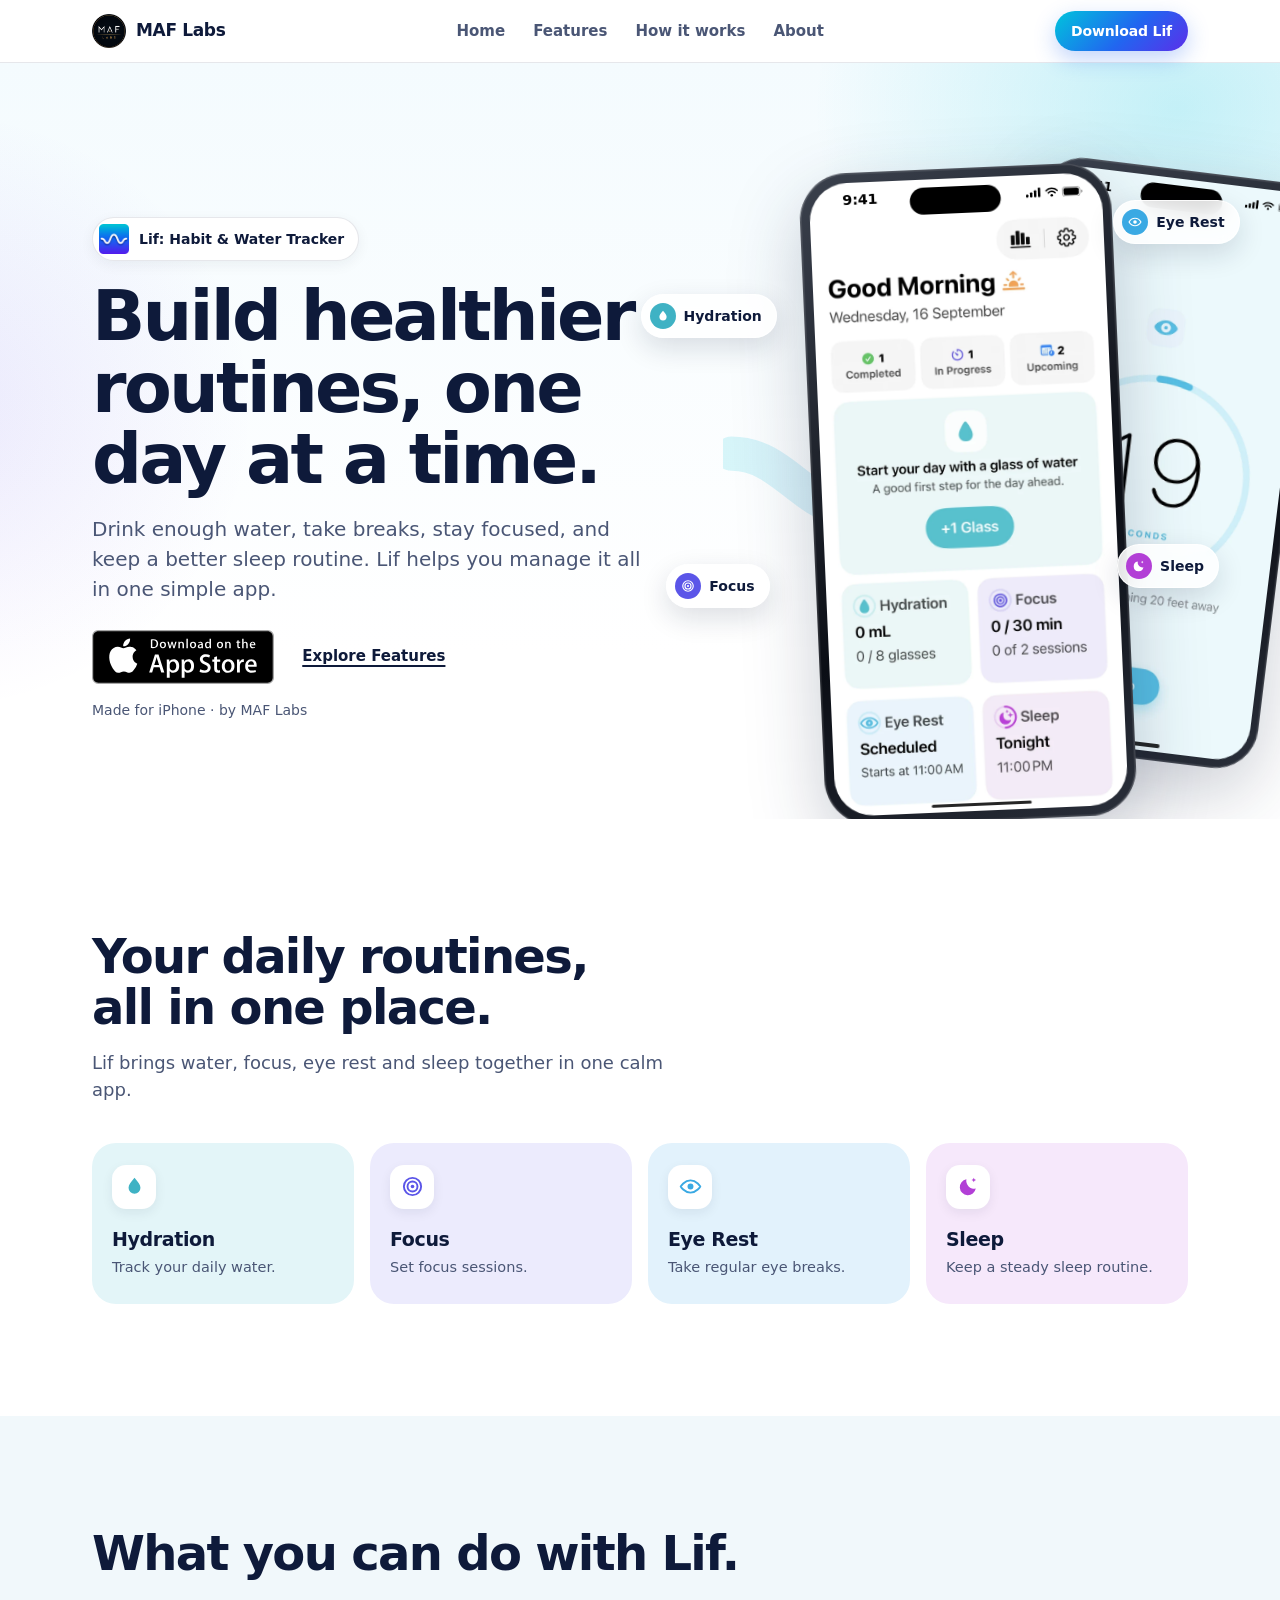
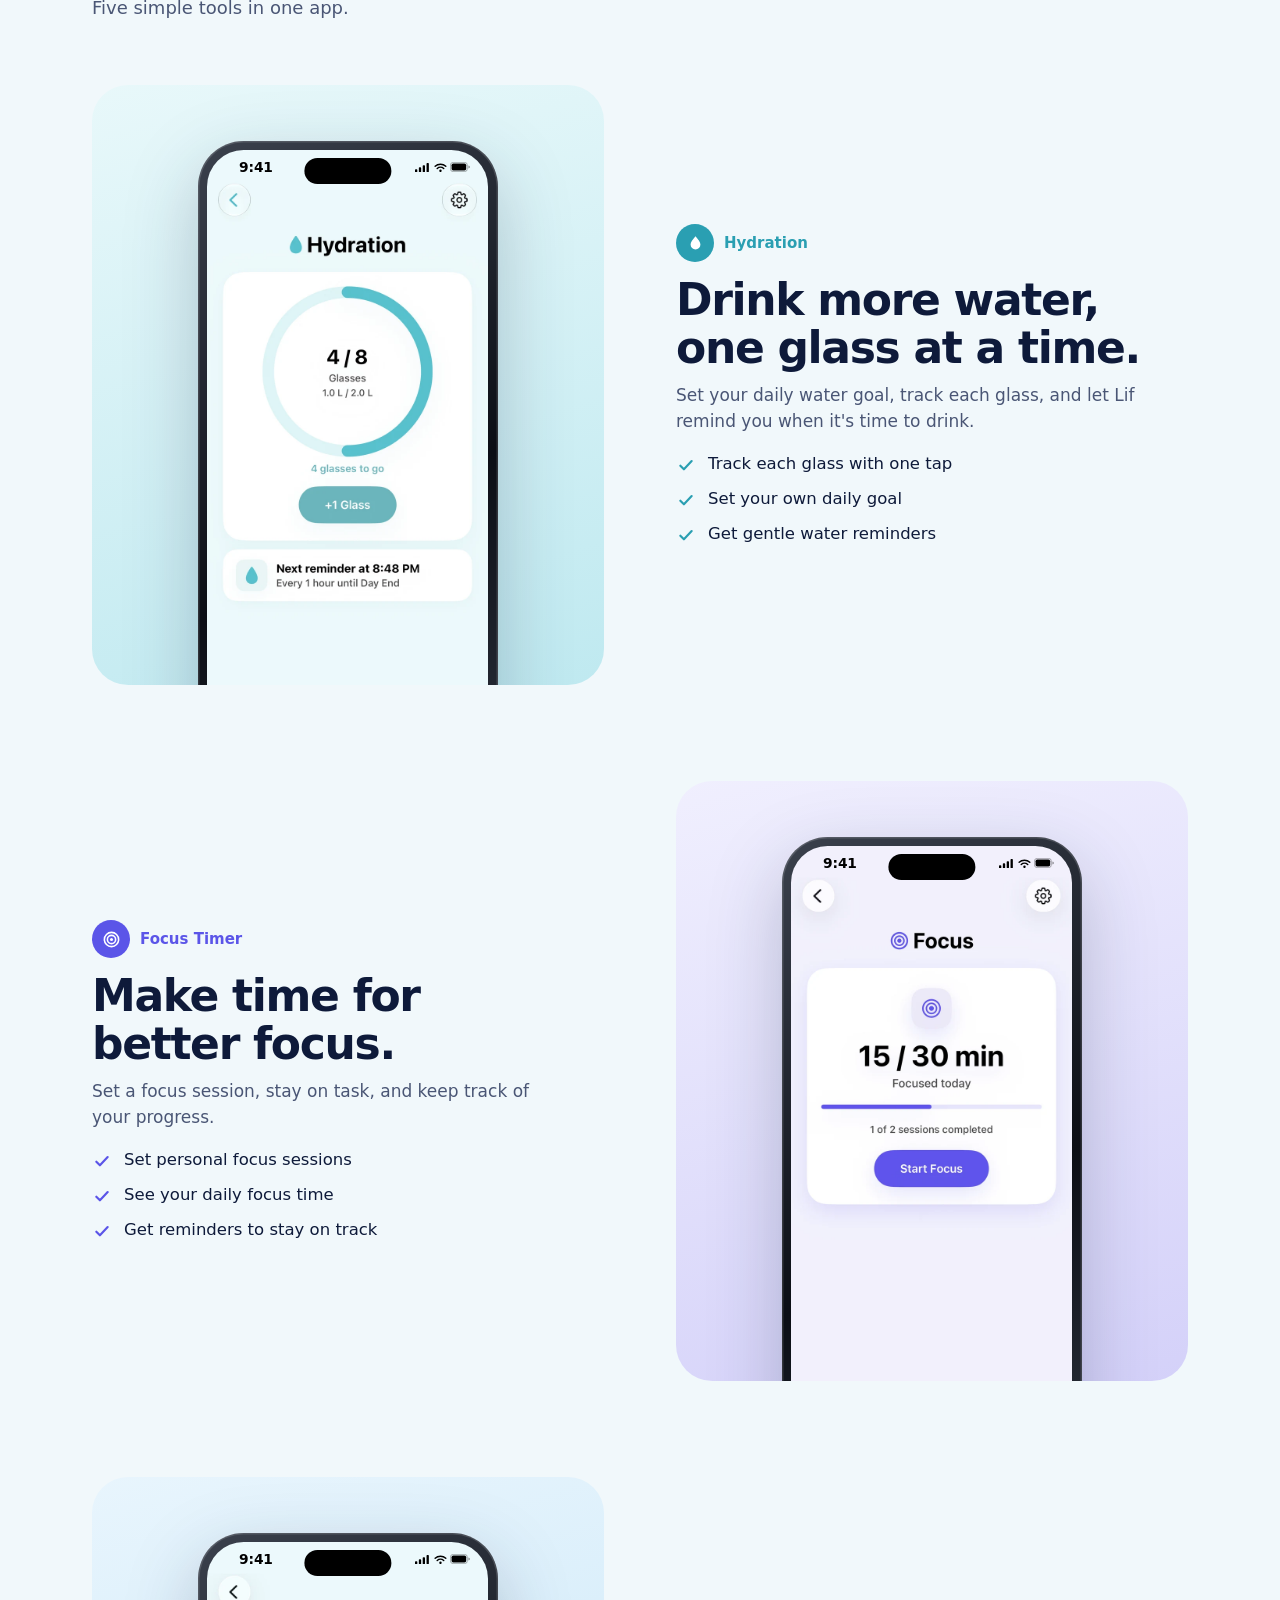
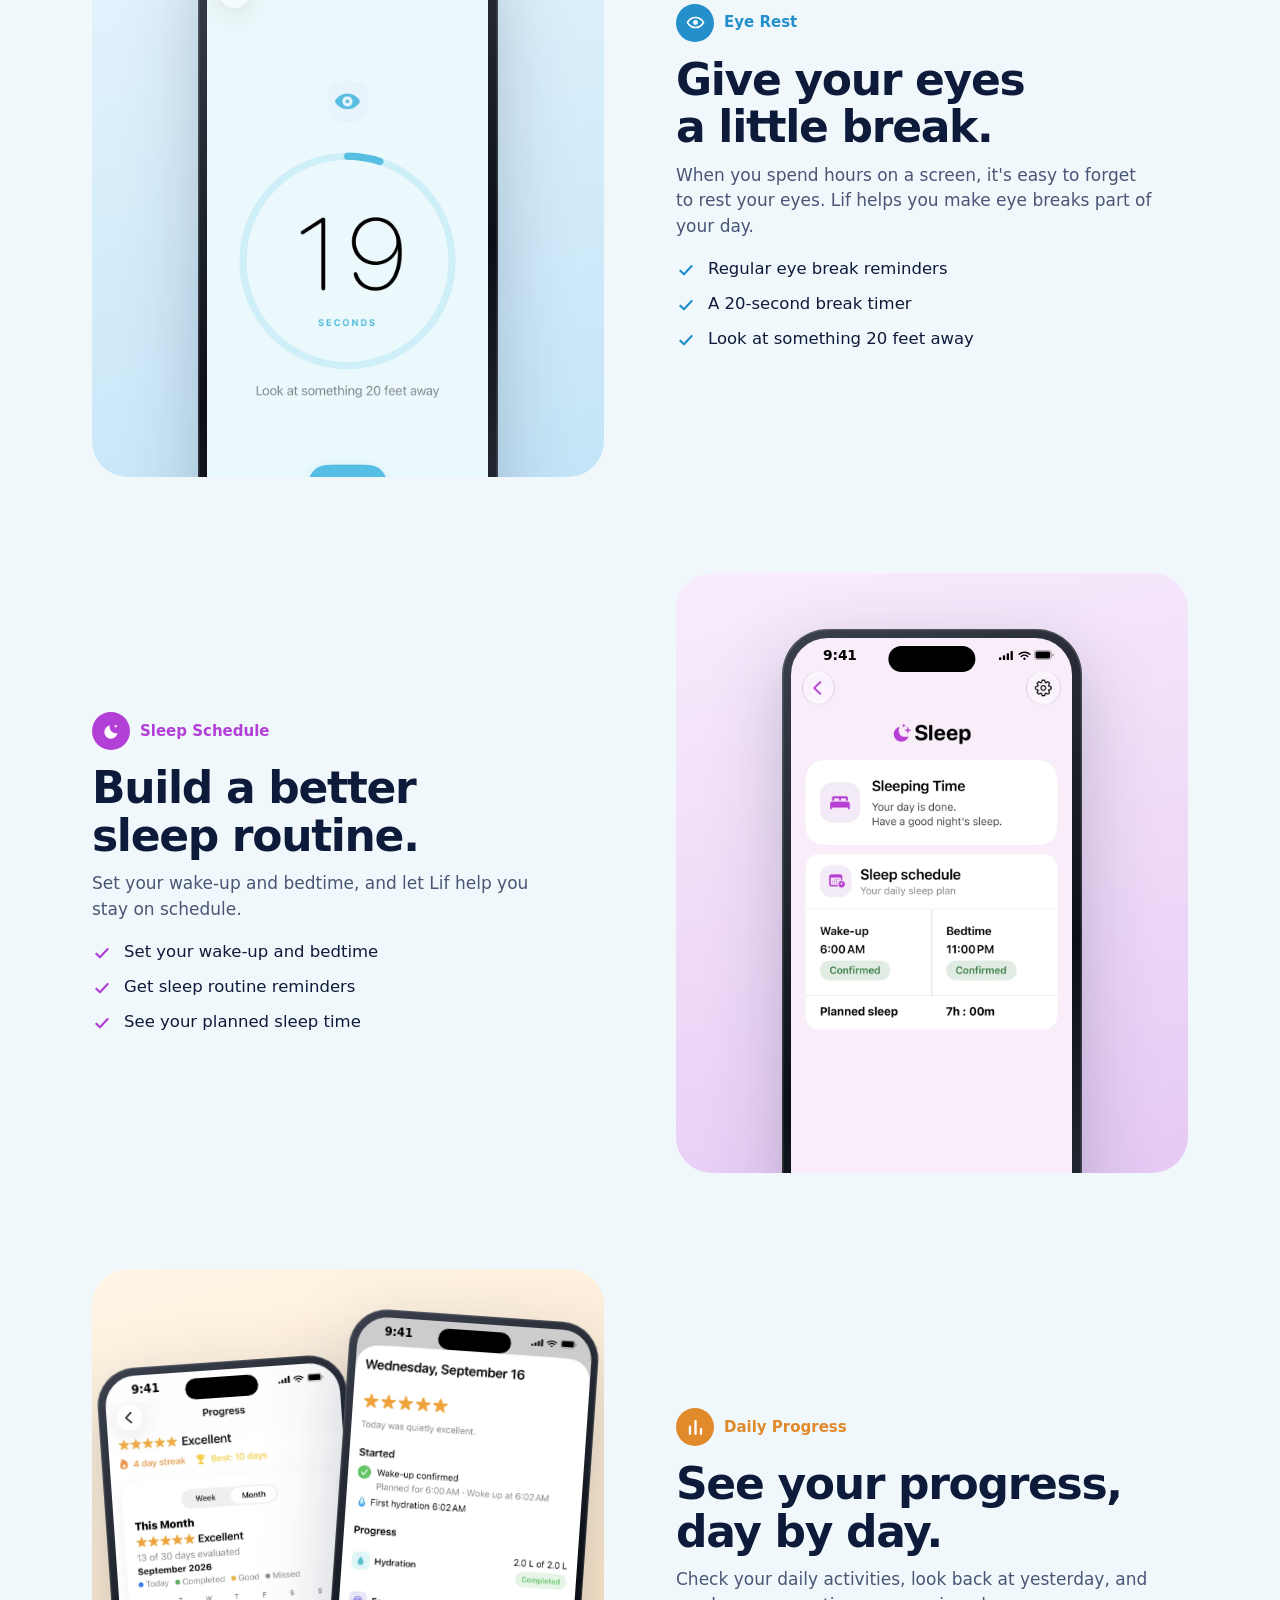
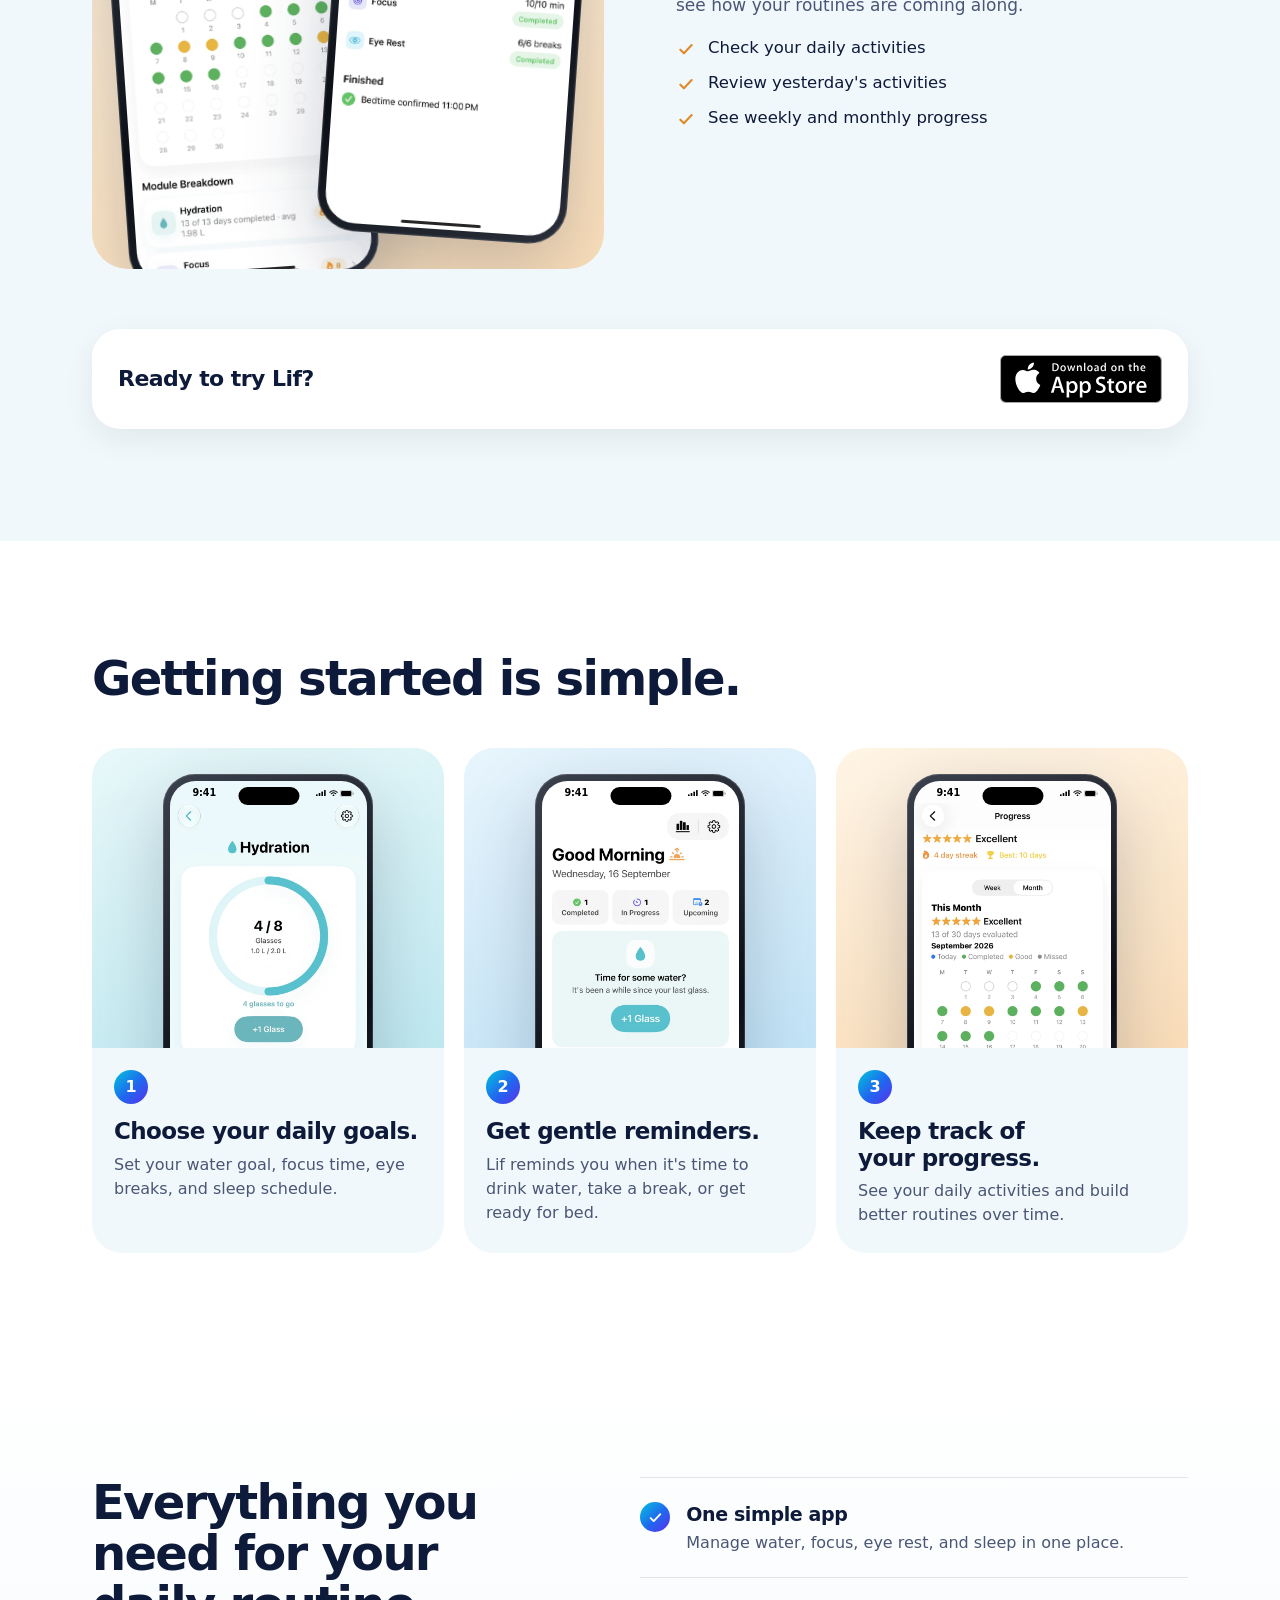
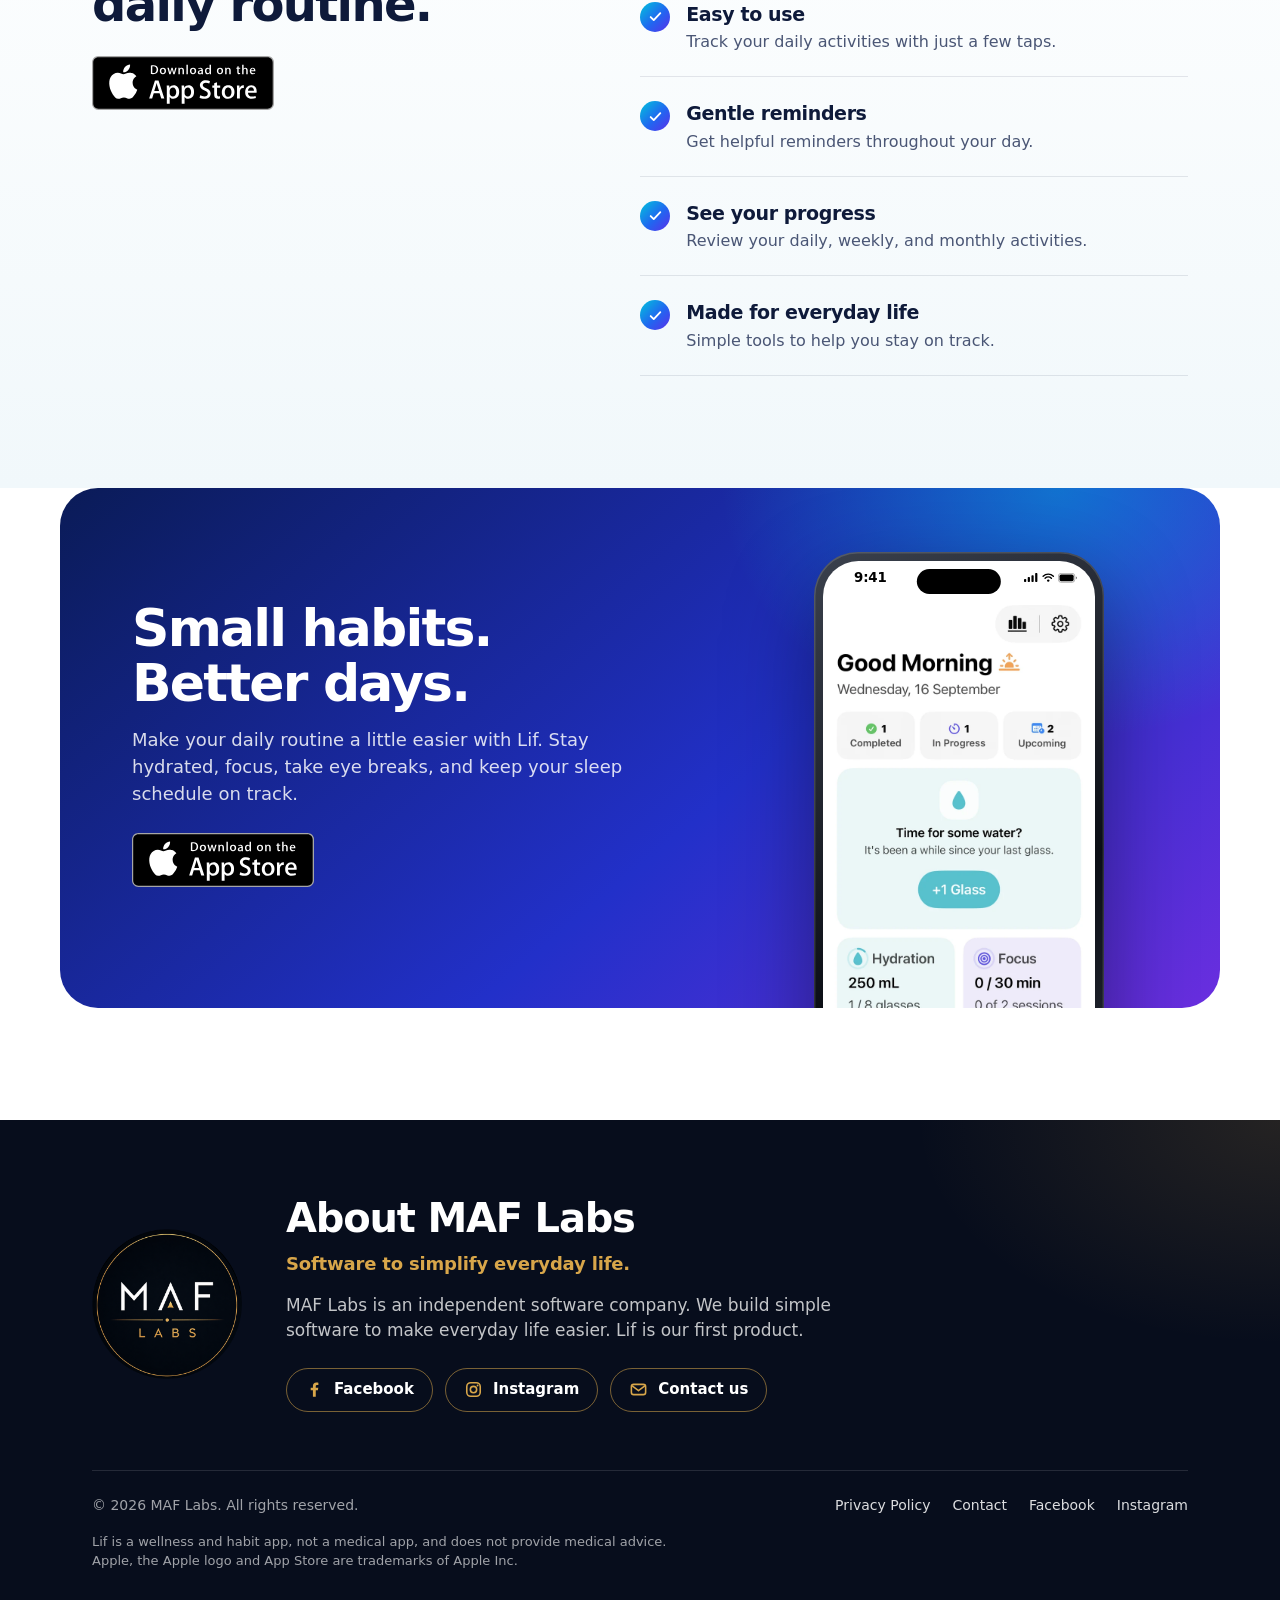
==== index.html @ dea8e5d8 "Move landing page files to repo root" ====
<!doctype html>
<html lang="en">
<head>
<meta charset="utf-8">
<meta name="viewport" content="width=device-width, initial-scale=1, viewport-fit=cover">
<title>Lif: Habit &amp; Water Tracker for iPhone | MAF Labs</title>
<meta name="description" content="Lif brings water, focus, eye rest and sleep routines together in one calm iPhone app, with gentle reminders. Download Lif: Habit &amp; Water Tracker on the App Store.">
<meta name="theme-color" content="#FFFFFF">
<link rel="canonical" href="https://marufuu.github.io/lif/">
<link rel="icon" type="image/png" href="assets/favicon.png">
<link rel="apple-touch-icon" href="assets/apple-touch-icon.png">
<meta name="apple-itunes-app" content="app-id=6805542426">

<!-- Social sharing (Facebook / Instagram link previews) -->
<meta property="og:type" content="website">
<meta property="og:site_name" content="MAF Labs">
<meta property="og:title" content="Lif: Habit &amp; Water Tracker for iPhone">
<meta property="og:description" content="Build healthier routines without the pressure. Water, focus, eye rest and sleep in one calm app.">
<meta property="og:url" content="https://marufuu.github.io/lif/">
<meta property="og:image" content="https://marufuu.github.io/lif/assets/og-image.png">
<meta property="og:image:width" content="1200"><meta property="og:image:height" content="630">
<meta name="twitter:card" content="summary_large_image">

<link rel="stylesheet" href="style.css">

<!-- META PIXEL: paste your Pixel base code here when you have your Pixel ID.
     Button clicks already call fbq('trackCustom','AppStoreClick') if the Pixel is loaded. -->

<script type="application/ld+json">
{"@context":"https://schema.org","@type":"SoftwareApplication","name":"Lif: Habit & Water Tracker","operatingSystem":"iOS","applicationCategory":"HealthApplication","url":"https://apps.apple.com/us/app/lif-habit-water-tracker/id6805542426","publisher":{"@type":"Organization","name":"MAF Labs","url":"https://marufuu.github.io/lif/"}}
</script>
</head>
<body>

<svg width="0" height="0" style="position:absolute" aria-hidden="true">
  <symbol id="i-drop" viewBox="0 0 24 24"><path d="M12 2.8c3.7 4.3 6.2 7.4 6.2 10.5a6.2 6.2 0 0 1-12.4 0c0-3.1 2.5-6.2 6.2-10.5z"/></symbol>
  <symbol id="i-target" viewBox="0 0 24 24"><g fill="none" stroke="currentColor" stroke-width="2"><circle cx="12" cy="12" r="9"/><circle cx="12" cy="12" r="5.2"/></g><circle cx="12" cy="12" r="1.9"/></symbol>
  <symbol id="i-eye" viewBox="0 0 24 24"><path d="M1.8 12S5.4 5.6 12 5.6 22.2 12 22.2 12 18.6 18.4 12 18.4 1.8 12 1.8 12z" fill="none" stroke="currentColor" stroke-width="2" stroke-linejoin="round"/><circle cx="12" cy="12" r="3.1"/></symbol>
  <symbol id="i-moon" viewBox="0 0 24 24"><path d="M19.6 14.2A8.4 8.4 0 0 1 9.8 4.4a8.4 8.4 0 1 0 9.8 9.8z"/><path d="M17.5 2.8l.7 1.7 1.7.7-1.7.7-.7 1.7-.7-1.7-1.7-.7 1.7-.7z"/></symbol>
  <symbol id="i-chart" viewBox="0 0 24 24"><path d="M5 20V11M12 20V4M19 20v-6" fill="none" stroke="currentColor" stroke-width="3" stroke-linecap="round"/></symbol>
  <symbol id="i-check" viewBox="0 0 24 24"><path d="M5.2 12.8l4.3 4.3 9.3-9.8" fill="none" stroke="currentColor" stroke-width="2.6" stroke-linecap="round" stroke-linejoin="round"/></symbol>
  <symbol id="i-fb" viewBox="0 0 24 24"><path d="M13.6 21v-8h2.7l.5-3.2h-3.2V7.9c0-.9.4-1.7 1.8-1.7h1.5V3.4s-1.3-.2-2.6-.2c-2.6 0-4.3 1.6-4.3 4.4v2.2H7.2V13H10v8z"/></symbol>
  <symbol id="i-ig" viewBox="0 0 24 24"><g fill="none" stroke="currentColor" stroke-width="2"><rect x="3.5" y="3.5" width="17" height="17" rx="5"/><circle cx="12" cy="12" r="4"/></g><circle cx="17.2" cy="6.9" r="1.2"/></symbol>
  <symbol id="i-mail" viewBox="0 0 24 24"><g fill="none" stroke="currentColor" stroke-width="2" stroke-linejoin="round"><rect x="3" y="5.5" width="18" height="13" rx="3"/><path d="M4 7.5l8 6 8-6"/></g></symbol>
</svg>

<header class="nav" id="top">
  <div class="wrap">
    <a class="brand" href="#top" aria-label="MAF Labs home"><img src="assets/maf-logo-sm.png" alt="" width="34" height="34"><span>MAF Labs</span></a>
    <ul class="nav-links">
      <li><a href="#top">Home</a></li>
      <li><a href="#features">Features</a></li>
      <li><a href="#how">How it works</a></li>
      <li><a href="#about">About</a></li>
    </ul>
    <div class="nav-right">
      <a class="btn" href="https://apps.apple.com/us/app/lif-habit-water-tracker/id6805542426" data-cta="nav">Download Lif</a>
      <button class="burger" aria-label="Open menu" aria-expanded="false" aria-controls="mmenu"><i></i><i></i><i></i></button>
    </div>
  </div>
  <nav class="mmenu" id="mmenu" aria-label="Mobile">
    <a href="#top">Home</a><a href="#features">Features</a><a href="#how">How it works</a><a href="#about">About</a>
  </nav>
</header>

<main>
<!-- ================= HERO ================= -->
<section class="hero" id="hero">
  <div class="wrap hero-grid">
    <div class="hero-copy">
      <a class="appchip" href="#features"><img src="assets/lif-icon.png" alt="" width="30" height="30">Lif: Habit &amp; Water Tracker</a>
      <h1>Build healthier routines, one day at a time.</h1>
      <p class="lead">Drink enough water, take breaks, stay focused, and keep a better sleep routine. Lif helps you manage it all in one simple app.</p>
      <div class="actions">
        <a class="badge" href="https://apps.apple.com/us/app/lif-habit-water-tracker/id6805542426" data-cta="hero" aria-label="Download Lif on the App Store"><img src="assets/app-store-badge.svg" alt="Download on the App Store" width="189" height="56"></a>
        <a class="textlink" href="#features">Explore Features</a>
      </div>
      <p class="fine">Made for iPhone &middot; by MAF Labs</p>
    </div>
    <div class="hero-art">
      <svg class="wave" viewBox="0 0 600 300" aria-hidden="true"><defs><linearGradient id="wg" x1="0" x2="1"><stop offset="0" stop-color="#00C4DC"/><stop offset=".55" stop-color="#2166F0"/><stop offset="1" stop-color="#5B2FEA"/></linearGradient></defs><path d="M10 175C70 175 95 240 150 240C215 240 240 62 300 62C360 62 385 240 450 240C505 240 530 175 590 175" fill="none" stroke="url(#wg)" stroke-width="40" stroke-linecap="round" opacity=".16"/></svg>
      <div class="phone p-back hero-in"><div class="bezel"><div class="screen"><img src="assets/eye-count.webp" alt="Lif Eye Rest break screen with a 20 second countdown" width="720" height="1558" loading="lazy" decoding="async"><div class="sb" aria-hidden="true"><span>9:41</span><span class="ic"><svg viewBox="0 0 19 12" style="width:5.2cqw"><rect x="0" y="8" width="3" height="4" rx="1"/><rect x="5" y="5.5" width="3" height="6.5" rx="1"/><rect x="10" y="3" width="3" height="9" rx="1"/><rect x="15" y="0" width="3" height="12" rx="1"/></svg><svg viewBox="0 0 17 12" style="width:4.6cqw"><g fill="none" stroke="currentColor" stroke-width="1.9" stroke-linecap="round"><path d="M1.5 4.4a10 10 0 0 1 14 0"/><path d="M4.2 7.2a6.3 6.3 0 0 1 8.6 0"/></g><circle cx="8.5" cy="10.3" r="1.6"/></svg><svg viewBox="0 0 27 13" style="width:7.4cqw"><rect x=".5" y=".5" width="22" height="12" rx="3.6" fill="none" stroke="currentColor" opacity=".4"/><rect x="2" y="2" width="19" height="9" rx="2.2"/><path d="M24 4.6v3.8c.9-.3 1.6-1 1.6-1.9S24.900 4.900 24 4.600z" opacity=".5"/></svg></span></div><i class="island"></i></div></div></div>
      <div class="phone p-front hero-in"><div class="bezel"><div class="screen"><img src="assets/home-water.webp" alt="Lif home screen with a prompt to start the day with a glass of water" width="720" height="1558" loading="lazy" decoding="async"><div class="sb" aria-hidden="true"><span>9:41</span><span class="ic"><svg viewBox="0 0 19 12" style="width:5.2cqw"><rect x="0" y="8" width="3" height="4" rx="1"/><rect x="5" y="5.5" width="3" height="6.5" rx="1"/><rect x="10" y="3" width="3" height="9" rx="1"/><rect x="15" y="0" width="3" height="12" rx="1"/></svg><svg viewBox="0 0 17 12" style="width:4.6cqw"><g fill="none" stroke="currentColor" stroke-width="1.9" stroke-linecap="round"><path d="M1.5 4.4a10 10 0 0 1 14 0"/><path d="M4.2 7.2a6.3 6.3 0 0 1 8.6 0"/></g><circle cx="8.5" cy="10.3" r="1.6"/></svg><svg viewBox="0 0 27 13" style="width:7.4cqw"><rect x=".5" y=".5" width="22" height="12" rx="3.6" fill="none" stroke="currentColor" opacity=".4"/><rect x="2" y="2" width="19" height="9" rx="2.2"/><path d="M24 4.6v3.8c.9-.3 1.6-1 1.6-1.9S24.900 4.900 24 4.600z" opacity=".5"/></svg></span></div><i class="island"></i></div></div></div>
      <span class="chip c1"><b style="background:var(--water)"><svg class="i"><use href="#i-drop"/></svg></b>Hydration</span>
      <span class="chip c2"><b style="background:var(--focus)"><svg class="i"><use href="#i-target"/></svg></b>Focus</span>
      <span class="chip c3"><b style="background:var(--eye)"><svg class="i"><use href="#i-eye"/></svg></b>Eye Rest</span>
      <span class="chip c4"><b style="background:var(--sleep)"><svg class="i"><use href="#i-moon"/></svg></b>Sleep</span>
    </div>
  </div>
</section>

<!-- ================= INTRO ================= -->
<section class="sec" id="intro">
  <div class="wrap">
    <h2>Your daily routines, all in one place.</h2>
    <p class="sub">Lif brings water, focus, eye rest and sleep together in one calm app.</p>
    <div class="mods">
      <div class="mod m-water"><span class="ico"><svg class="i"><use href="#i-drop"/></svg></span><h3>Hydration</h3><p>Track your daily water.</p></div>
      <div class="mod m-focus"><span class="ico"><svg class="i"><use href="#i-target"/></svg></span><h3>Focus</h3><p>Set focus sessions.</p></div>
      <div class="mod m-eye"><span class="ico"><svg class="i"><use href="#i-eye"/></svg></span><h3>Eye Rest</h3><p>Take regular eye breaks.</p></div>
      <div class="mod m-sleep"><span class="ico"><svg class="i"><use href="#i-moon"/></svg></span><h3>Sleep</h3><p>Keep a steady sleep routine.</p></div>
    </div>
  </div>
</section>

<!-- ================= FEATURES ================= -->
<section class="sec features" id="features">
  <div class="wrap">
    <h2>What you can do with Lif.</h2>
    <p class="sub">Five simple tools in one app.</p>

    <article class="feat f-water">
      <div class="fpanel"><div class="phone"><div class="bezel"><div class="screen"><img src="assets/hydration.webp" alt="Lif hydration screen showing 4 of 8 glasses and the next reminder time" width="720" height="1558" loading="lazy" decoding="async"><div class="sb" aria-hidden="true"><span>9:41</span><span class="ic"><svg viewBox="0 0 19 12" style="width:5.2cqw"><rect x="0" y="8" width="3" height="4" rx="1"/><rect x="5" y="5.5" width="3" height="6.5" rx="1"/><rect x="10" y="3" width="3" height="9" rx="1"/><rect x="15" y="0" width="3" height="12" rx="1"/></svg><svg viewBox="0 0 17 12" style="width:4.6cqw"><g fill="none" stroke="currentColor" stroke-width="1.9" stroke-linecap="round"><path d="M1.5 4.4a10 10 0 0 1 14 0"/><path d="M4.2 7.2a6.3 6.3 0 0 1 8.6 0"/></g><circle cx="8.5" cy="10.3" r="1.6"/></svg><svg viewBox="0 0 27 13" style="width:7.4cqw"><rect x=".5" y=".5" width="22" height="12" rx="3.6" fill="none" stroke="currentColor" opacity=".4"/><rect x="2" y="2" width="19" height="9" rx="2.2"/><path d="M24 4.6v3.8c.9-.3 1.6-1 1.6-1.9S24.900 4.900 24 4.600z" opacity=".5"/></svg></span></div><i class="island"></i></div></div></div></div>
      <div class="ftext">
        <span class="tag"><b><svg class="i"><use href="#i-drop"/></svg></b>Hydration</span>
        <h3>Drink more water, one glass at a time.</h3>
        <p>Set your daily water goal, track each glass, and let Lif remind you when it's time to drink.</p>
        <ul>
          <li><svg class="i"><use href="#i-check"/></svg>Track each glass with one tap</li>
          <li><svg class="i"><use href="#i-check"/></svg>Set your own daily goal</li>
          <li><svg class="i"><use href="#i-check"/></svg>Get gentle water reminders</li>
        </ul>
      </div>
    </article>

    <article class="feat rev f-focus">
      <div class="fpanel"><div class="phone"><div class="bezel"><div class="screen"><img src="assets/focus.webp" alt="Lif focus screen showing 15 of 30 minutes focused today" width="720" height="1558" loading="lazy" decoding="async"><div class="sb" aria-hidden="true"><span>9:41</span><span class="ic"><svg viewBox="0 0 19 12" style="width:5.2cqw"><rect x="0" y="8" width="3" height="4" rx="1"/><rect x="5" y="5.5" width="3" height="6.5" rx="1"/><rect x="10" y="3" width="3" height="9" rx="1"/><rect x="15" y="0" width="3" height="12" rx="1"/></svg><svg viewBox="0 0 17 12" style="width:4.6cqw"><g fill="none" stroke="currentColor" stroke-width="1.9" stroke-linecap="round"><path d="M1.5 4.4a10 10 0 0 1 14 0"/><path d="M4.2 7.2a6.3 6.3 0 0 1 8.6 0"/></g><circle cx="8.5" cy="10.3" r="1.6"/></svg><svg viewBox="0 0 27 13" style="width:7.4cqw"><rect x=".5" y=".5" width="22" height="12" rx="3.6" fill="none" stroke="currentColor" opacity=".4"/><rect x="2" y="2" width="19" height="9" rx="2.2"/><path d="M24 4.6v3.8c.9-.3 1.6-1 1.6-1.9S24.900 4.900 24 4.600z" opacity=".5"/></svg></span></div><i class="island"></i></div></div></div></div>
      <div class="ftext">
        <span class="tag"><b><svg class="i"><use href="#i-target"/></svg></b>Focus Timer</span>
        <h3>Make time for better focus.</h3>
        <p>Set a focus session, stay on task, and keep track of your progress.</p>
        <ul>
          <li><svg class="i"><use href="#i-check"/></svg>Set personal focus sessions</li>
          <li><svg class="i"><use href="#i-check"/></svg>See your daily focus time</li>
          <li><svg class="i"><use href="#i-check"/></svg>Get reminders to stay on track</li>
        </ul>
      </div>
    </article>

    <article class="feat f-eye">
      <div class="fpanel"><div class="phone"><div class="bezel"><div class="screen"><img src="assets/eye-count.webp" alt="Lif Eye Rest break with a 20 second countdown and the message to look at something 20 feet away" width="720" height="1558" loading="lazy" decoding="async"><div class="sb" aria-hidden="true"><span>9:41</span><span class="ic"><svg viewBox="0 0 19 12" style="width:5.2cqw"><rect x="0" y="8" width="3" height="4" rx="1"/><rect x="5" y="5.5" width="3" height="6.5" rx="1"/><rect x="10" y="3" width="3" height="9" rx="1"/><rect x="15" y="0" width="3" height="12" rx="1"/></svg><svg viewBox="0 0 17 12" style="width:4.6cqw"><g fill="none" stroke="currentColor" stroke-width="1.9" stroke-linecap="round"><path d="M1.5 4.4a10 10 0 0 1 14 0"/><path d="M4.2 7.2a6.3 6.3 0 0 1 8.6 0"/></g><circle cx="8.5" cy="10.3" r="1.6"/></svg><svg viewBox="0 0 27 13" style="width:7.4cqw"><rect x=".5" y=".5" width="22" height="12" rx="3.6" fill="none" stroke="currentColor" opacity=".4"/><rect x="2" y="2" width="19" height="9" rx="2.2"/><path d="M24 4.6v3.8c.9-.3 1.6-1 1.6-1.9S24.900 4.900 24 4.600z" opacity=".5"/></svg></span></div><i class="island"></i></div></div></div></div>
      <div class="ftext">
        <span class="tag"><b><svg class="i"><use href="#i-eye"/></svg></b>Eye Rest</span>
        <h3>Give your eyes a little break.</h3>
        <p>When you spend hours on a screen, it's easy to forget to rest your eyes. Lif helps you make eye breaks part of your day.</p>
        <ul>
          <li><svg class="i"><use href="#i-check"/></svg>Regular eye break reminders</li>
          <li><svg class="i"><use href="#i-check"/></svg>A 20-second break timer</li>
          <li><svg class="i"><use href="#i-check"/></svg>Look at something 20 feet away</li>
        </ul>
      </div>
    </article>

    <article class="feat rev f-sleep">
      <div class="fpanel"><div class="phone"><div class="bezel"><div class="screen"><img src="assets/sleep.webp" alt="Lif sleep screen showing wake-up at 6:00 AM and bedtime at 11:00 PM" width="720" height="1558" loading="lazy" decoding="async"><div class="sb" aria-hidden="true"><span>9:41</span><span class="ic"><svg viewBox="0 0 19 12" style="width:5.2cqw"><rect x="0" y="8" width="3" height="4" rx="1"/><rect x="5" y="5.5" width="3" height="6.5" rx="1"/><rect x="10" y="3" width="3" height="9" rx="1"/><rect x="15" y="0" width="3" height="12" rx="1"/></svg><svg viewBox="0 0 17 12" style="width:4.6cqw"><g fill="none" stroke="currentColor" stroke-width="1.9" stroke-linecap="round"><path d="M1.5 4.4a10 10 0 0 1 14 0"/><path d="M4.2 7.2a6.3 6.3 0 0 1 8.6 0"/></g><circle cx="8.5" cy="10.3" r="1.6"/></svg><svg viewBox="0 0 27 13" style="width:7.4cqw"><rect x=".5" y=".5" width="22" height="12" rx="3.6" fill="none" stroke="currentColor" opacity=".4"/><rect x="2" y="2" width="19" height="9" rx="2.2"/><path d="M24 4.6v3.8c.9-.3 1.6-1 1.6-1.9S24.900 4.900 24 4.600z" opacity=".5"/></svg></span></div><i class="island"></i></div></div></div></div>
      <div class="ftext">
        <span class="tag"><b><svg class="i"><use href="#i-moon"/></svg></b>Sleep Schedule</span>
        <h3>Build a better sleep routine.</h3>
        <p>Set your wake-up and bedtime, and let Lif help you stay on schedule.</p>
        <ul>
          <li><svg class="i"><use href="#i-check"/></svg>Set your wake-up and bedtime</li>
          <li><svg class="i"><use href="#i-check"/></svg>Get sleep routine reminders</li>
          <li><svg class="i"><use href="#i-check"/></svg>See your planned sleep time</li>
        </ul>
      </div>
    </article>

    <article class="feat f-prog">
      <div class="fpanel two"><div class="phone"><div class="bezel"><div class="screen"><img src="assets/progress.webp" alt="Lif monthly progress calendar with module breakdown" width="720" height="1558" loading="lazy" decoding="async"><div class="sb" aria-hidden="true"><span>9:41</span><span class="ic"><svg viewBox="0 0 19 12" style="width:5.2cqw"><rect x="0" y="8" width="3" height="4" rx="1"/><rect x="5" y="5.5" width="3" height="6.5" rx="1"/><rect x="10" y="3" width="3" height="9" rx="1"/><rect x="15" y="0" width="3" height="12" rx="1"/></svg><svg viewBox="0 0 17 12" style="width:4.6cqw"><g fill="none" stroke="currentColor" stroke-width="1.9" stroke-linecap="round"><path d="M1.5 4.4a10 10 0 0 1 14 0"/><path d="M4.2 7.2a6.3 6.3 0 0 1 8.6 0"/></g><circle cx="8.5" cy="10.3" r="1.6"/></svg><svg viewBox="0 0 27 13" style="width:7.4cqw"><rect x=".5" y=".5" width="22" height="12" rx="3.6" fill="none" stroke="currentColor" opacity=".4"/><rect x="2" y="2" width="19" height="9" rx="2.2"/><path d="M24 4.6v3.8c.9-.3 1.6-1 1.6-1.9S24.900 4.900 24 4.600z" opacity=".5"/></svg></span></div><i class="island"></i></div></div></div><div class="phone"><div class="bezel"><div class="screen"><img src="assets/daily.webp" alt="Lif daily summary showing wake-up, hydration, focus, eye rest and bedtime" width="720" height="1558" loading="lazy" decoding="async"><div class="sb" aria-hidden="true"><span>9:41</span><span class="ic"><svg viewBox="0 0 19 12" style="width:5.2cqw"><rect x="0" y="8" width="3" height="4" rx="1"/><rect x="5" y="5.5" width="3" height="6.5" rx="1"/><rect x="10" y="3" width="3" height="9" rx="1"/><rect x="15" y="0" width="3" height="12" rx="1"/></svg><svg viewBox="0 0 17 12" style="width:4.6cqw"><g fill="none" stroke="currentColor" stroke-width="1.9" stroke-linecap="round"><path d="M1.5 4.4a10 10 0 0 1 14 0"/><path d="M4.2 7.2a6.3 6.3 0 0 1 8.6 0"/></g><circle cx="8.5" cy="10.3" r="1.6"/></svg><svg viewBox="0 0 27 13" style="width:7.4cqw"><rect x=".5" y=".5" width="22" height="12" rx="3.6" fill="none" stroke="currentColor" opacity=".4"/><rect x="2" y="2" width="19" height="9" rx="2.2"/><path d="M24 4.6v3.8c.9-.3 1.6-1 1.6-1.9S24.900 4.900 24 4.600z" opacity=".5"/></svg></span></div><i class="island"></i></div></div></div></div>
      <div class="ftext">
        <span class="tag"><b><svg class="i"><use href="#i-chart"/></svg></b>Daily Progress</span>
        <h3>See your progress, day by day.</h3>
        <p>Check your daily activities, look back at yesterday, and see how your routines are coming along.</p>
        <ul>
          <li><svg class="i"><use href="#i-check"/></svg>Check your daily activities</li>
          <li><svg class="i"><use href="#i-check"/></svg>Review yesterday's activities</li>
          <li><svg class="i"><use href="#i-check"/></svg>See weekly and monthly progress</li>
        </ul>
      </div>
    </article>

    <div class="mid-cta">
      <strong>Ready to try Lif?</strong>
      <a class="badge" href="https://apps.apple.com/us/app/lif-habit-water-tracker/id6805542426" data-cta="features" aria-label="Download Lif on the App Store"><img src="assets/app-store-badge.svg" alt="Download on the App Store" width="162" height="48" style="height:48px"></a>
    </div>
  </div>
</section>

<!-- ================= HOW IT WORKS ================= -->
<section class="sec" id="how">
  <div class="wrap">
    <h2>Getting started is simple.</h2>
    <ol class="steps" style="list-style:none;padding:0">
      <li class="step" style="--t1:#E8F8FA;--t2:#BFE9F0">
        <div class="mini"><div class="phone"><div class="bezel"><div class="screen"><img src="assets/hydration.webp" alt="Lif hydration goal screen" width="720" height="1558" loading="lazy" decoding="async"><div class="sb" aria-hidden="true"><span>9:41</span><span class="ic"><svg viewBox="0 0 19 12" style="width:5.2cqw"><rect x="0" y="8" width="3" height="4" rx="1"/><rect x="5" y="5.5" width="3" height="6.5" rx="1"/><rect x="10" y="3" width="3" height="9" rx="1"/><rect x="15" y="0" width="3" height="12" rx="1"/></svg><svg viewBox="0 0 17 12" style="width:4.6cqw"><g fill="none" stroke="currentColor" stroke-width="1.9" stroke-linecap="round"><path d="M1.5 4.4a10 10 0 0 1 14 0"/><path d="M4.2 7.2a6.3 6.3 0 0 1 8.6 0"/></g><circle cx="8.5" cy="10.3" r="1.6"/></svg><svg viewBox="0 0 27 13" style="width:7.4cqw"><rect x=".5" y=".5" width="22" height="12" rx="3.6" fill="none" stroke="currentColor" opacity=".4"/><rect x="2" y="2" width="19" height="9" rx="2.2"/><path d="M24 4.6v3.8c.9-.3 1.6-1 1.6-1.9S24.900 4.900 24 4.600z" opacity=".5"/></svg></span></div><i class="island"></i></div></div></div></div>
        <div class="body"><span class="n">1</span><h3>Choose your daily goals.</h3><p>Set your water goal, focus time, eye breaks, and sleep schedule.</p></div>
      </li>
      <li class="step" style="--t1:#E8F5FD;--t2:#C3E4F7">
        <div class="mini"><div class="phone"><div class="bezel"><div class="screen"><img src="assets/home-remind.webp" alt="Lif home screen with a gentle reminder to drink water" width="720" height="1558" loading="lazy" decoding="async"><div class="sb" aria-hidden="true"><span>9:41</span><span class="ic"><svg viewBox="0 0 19 12" style="width:5.2cqw"><rect x="0" y="8" width="3" height="4" rx="1"/><rect x="5" y="5.5" width="3" height="6.5" rx="1"/><rect x="10" y="3" width="3" height="9" rx="1"/><rect x="15" y="0" width="3" height="12" rx="1"/></svg><svg viewBox="0 0 17 12" style="width:4.6cqw"><g fill="none" stroke="currentColor" stroke-width="1.9" stroke-linecap="round"><path d="M1.5 4.4a10 10 0 0 1 14 0"/><path d="M4.2 7.2a6.3 6.3 0 0 1 8.6 0"/></g><circle cx="8.5" cy="10.3" r="1.6"/></svg><svg viewBox="0 0 27 13" style="width:7.4cqw"><rect x=".5" y=".5" width="22" height="12" rx="3.6" fill="none" stroke="currentColor" opacity=".4"/><rect x="2" y="2" width="19" height="9" rx="2.2"/><path d="M24 4.6v3.8c.9-.3 1.6-1 1.6-1.9S24.900 4.900 24 4.600z" opacity=".5"/></svg></span></div><i class="island"></i></div></div></div></div>
        <div class="body"><span class="n">2</span><h3>Get gentle reminders.</h3><p>Lif reminds you when it's time to drink water, take a break, or get ready for bed.</p></div>
      </li>
      <li class="step" style="--t1:#FFF5E6;--t2:#FADDB8">
        <div class="mini"><div class="phone"><div class="bezel"><div class="screen"><img src="assets/progress.webp" alt="Lif progress screen with weekly and monthly calendar" width="720" height="1558" loading="lazy" decoding="async"><div class="sb" aria-hidden="true"><span>9:41</span><span class="ic"><svg viewBox="0 0 19 12" style="width:5.2cqw"><rect x="0" y="8" width="3" height="4" rx="1"/><rect x="5" y="5.5" width="3" height="6.5" rx="1"/><rect x="10" y="3" width="3" height="9" rx="1"/><rect x="15" y="0" width="3" height="12" rx="1"/></svg><svg viewBox="0 0 17 12" style="width:4.6cqw"><g fill="none" stroke="currentColor" stroke-width="1.9" stroke-linecap="round"><path d="M1.5 4.4a10 10 0 0 1 14 0"/><path d="M4.2 7.2a6.3 6.3 0 0 1 8.6 0"/></g><circle cx="8.5" cy="10.3" r="1.6"/></svg><svg viewBox="0 0 27 13" style="width:7.4cqw"><rect x=".5" y=".5" width="22" height="12" rx="3.6" fill="none" stroke="currentColor" opacity=".4"/><rect x="2" y="2" width="19" height="9" rx="2.2"/><path d="M24 4.6v3.8c.9-.3 1.6-1 1.6-1.9S24.900 4.900 24 4.600z" opacity=".5"/></svg></span></div><i class="island"></i></div></div></div></div>
        <div class="body"><span class="n">3</span><h3>Keep track of your progress.</h3><p>See your daily activities and build better routines over time.</p></div>
      </li>
    </ol>
  </div>
</section>

<!-- ================= WHY LIF ================= -->
<section class="sec why" id="why">
  <div class="wrap why-grid">
    <div>
      <h2>Everything you need for your daily routine.</h2>
      <a class="badge" href="https://apps.apple.com/us/app/lif-habit-water-tracker/id6805542426" data-cta="why" aria-label="Download Lif on the App Store"><img src="assets/app-store-badge.svg" alt="Download on the App Store" width="189" height="56"></a>
    </div>
    <ul class="whylist">
      <li><span class="ck"><svg class="i"><use href="#i-check"/></svg></span><div><strong>One simple app</strong><span>Manage water, focus, eye rest, and sleep in one place.</span></div></li>
      <li><span class="ck"><svg class="i"><use href="#i-check"/></svg></span><div><strong>Easy to use</strong><span>Track your daily activities with just a few taps.</span></div></li>
      <li><span class="ck"><svg class="i"><use href="#i-check"/></svg></span><div><strong>Gentle reminders</strong><span>Get helpful reminders throughout your day.</span></div></li>
      <li><span class="ck"><svg class="i"><use href="#i-check"/></svg></span><div><strong>See your progress</strong><span>Review your daily, weekly, and monthly activities.</span></div></li>
      <li><span class="ck"><svg class="i"><use href="#i-check"/></svg></span><div><strong>Made for everyday life</strong><span>Simple tools to help you stay on track.</span></div></li>
    </ul>
  </div>
</section>

<!-- ================= FINAL CTA ================= -->
<div class="final-wrap">
  <section class="final" id="download">
    <div class="txt">
      <h2>Small habits. Better days.</h2>
      <p>Make your daily routine a little easier with Lif. Stay hydrated, focus, take eye breaks, and keep your sleep schedule on track.</p>
      <a class="badge" href="https://apps.apple.com/us/app/lif-habit-water-tracker/id6805542426" data-cta="final" aria-label="Get Lif for iPhone on the App Store"><img src="assets/app-store-badge.svg" alt="Download on the App Store" width="189" height="56"></a>
    </div>
    <div class="art"><div class="phone"><div class="bezel"><div class="screen"><img src="assets/home-remind.webp" alt="Lif home screen with a gentle water reminder" width="720" height="1558" loading="lazy" decoding="async"><div class="sb" aria-hidden="true"><span>9:41</span><span class="ic"><svg viewBox="0 0 19 12" style="width:5.2cqw"><rect x="0" y="8" width="3" height="4" rx="1"/><rect x="5" y="5.5" width="3" height="6.5" rx="1"/><rect x="10" y="3" width="3" height="9" rx="1"/><rect x="15" y="0" width="3" height="12" rx="1"/></svg><svg viewBox="0 0 17 12" style="width:4.6cqw"><g fill="none" stroke="currentColor" stroke-width="1.9" stroke-linecap="round"><path d="M1.5 4.4a10 10 0 0 1 14 0"/><path d="M4.2 7.2a6.3 6.3 0 0 1 8.6 0"/></g><circle cx="8.5" cy="10.3" r="1.6"/></svg><svg viewBox="0 0 27 13" style="width:7.4cqw"><rect x=".5" y=".5" width="22" height="12" rx="3.6" fill="none" stroke="currentColor" opacity=".4"/><rect x="2" y="2" width="19" height="9" rx="2.2"/><path d="M24 4.6v3.8c.9-.3 1.6-1 1.6-1.9S24.900 4.900 24 4.600z" opacity=".5"/></svg></span></div><i class="island"></i></div></div></div></div>
  </section>
</div>
</main>

<!-- ================= ABOUT + FOOTER ================= -->
<footer class="about" id="about">
  <div class="wrap">
    <div class="about-grid">
      <img class="logo" src="assets/maf-logo.png" alt="MAF Labs logo" width="150" height="150" loading="lazy">
      <div>
        <h2>About MAF Labs</h2>
        <p class="tagline">Software to simplify everyday life.</p>
        <p class="d">MAF Labs is an independent software company. We build simple software to make everyday life easier. Lif is our first product.</p>
        <div class="socials">
          <a href="https://www.facebook.com/profile.php?id=61593866934738" target="_blank" rel="noopener"><svg class="i"><use href="#i-fb"/></svg>Facebook</a>
          <a href="https://www.instagram.com/maf.labs/" target="_blank" rel="noopener"><svg class="i"><use href="#i-ig"/></svg>Instagram</a>
          <a href="mailto:maflabs.contact@gmail.com"><svg class="i"><use href="#i-mail"/></svg>Contact us</a>
        </div>
      </div>
    </div>
    <div class="foot">
      <div>&copy; 2026 MAF Labs. All rights reserved.</div>
      <div class="fl"><a href="https://marufuu.github.io/lif-support/privacy.html">Privacy Policy</a><a href="mailto:maflabs.contact@gmail.com">Contact</a><a href="https://www.facebook.com/profile.php?id=61593866934738" target="_blank" rel="noopener">Facebook</a><a href="https://www.instagram.com/maf.labs/" target="_blank" rel="noopener">Instagram</a></div>
      <div class="legal">Lif is a wellness and habit app, not a medical app, and does not provide medical advice. Apple, the Apple logo and App Store are trademarks of Apple Inc.</div>
    </div>
  </div>
</footer>

<div class="sticky" id="sticky" role="region" aria-label="Download Lif">
  <img src="assets/lif-icon.png" alt="" width="44" height="44">
  <div class="t"><b>Lif: Habit &amp; Water Tracker</b><span>Made for iPhone</span></div>
  <a class="btn" href="https://apps.apple.com/us/app/lif-habit-water-tracker/id6805542426" data-cta="sticky">Download</a>
</div>

<script src="script.js"></script>
</body>
</html>
---- style.css ----
/* Lif landing page — MAF Labs. Mobile-first. */
:root{
  --ink:#0E1A3A; --ink2:#4A5675; --line:rgba(14,26,58,.10);
  --paper:#FFFFFF; --mist:#F1F8FB;
  --water:#3FB2C4; --focus:#5B55E8; --eye:#3AA9E3; --sleep:#B23FD6; --sun:#F4A24F;
  --grad:linear-gradient(135deg,#00C4DC 0%,#2166F0 55%,#5B2FEA 100%);
  --navy:#070D1C; --gold:#D8A64A;
  --font:-apple-system,BlinkMacSystemFont,"SF Pro Display","SF Pro Text","Inter",system-ui,"Segoe UI",Roboto,sans-serif;
  --gut:20px; --max:1160px;
}
*{box-sizing:border-box;margin:0}
html{scroll-behavior:smooth;-webkit-text-size-adjust:100%}
body{font-family:var(--font);color:var(--ink);background:var(--paper);line-height:1.5;-webkit-font-smoothing:antialiased;overflow-x:hidden}
img{max-width:100%;display:block}
a{color:inherit}
h1,h2,h3{text-wrap:balance}
:focus-visible{outline:3px solid #2166F0;outline-offset:3px;border-radius:8px}
.wrap{width:100%;max-width:var(--max);margin:0 auto;padding:0 var(--gut)}
.sr{position:absolute;width:1px;height:1px;overflow:hidden;clip:rect(0 0 0 0);white-space:nowrap}
section[id]{scroll-margin-top:72px}
svg.i{width:1em;height:1em;fill:currentColor;stroke:currentColor;stroke-width:0;flex:none}
svg.i.s{fill:none;stroke-width:1.9;stroke-linecap:round;stroke-linejoin:round}

/* ---------- Buttons ---------- */
.btn{display:inline-flex;align-items:center;justify-content:center;gap:8px;min-height:44px;padding:0 20px;border-radius:999px;background:var(--grad);color:#fff;font-weight:650;font-size:15px;text-decoration:none;letter-spacing:-.01em;box-shadow:0 8px 22px rgba(33,102,240,.28);transition:transform .15s,box-shadow .15s}
.btn:hover{transform:translateY(-1px);box-shadow:0 12px 28px rgba(33,102,240,.36)}
.badge{display:inline-block;line-height:0;border-radius:11px;transition:transform .15s}
.badge:hover{transform:translateY(-2px)}
.badge img{height:54px;width:auto}
.textlink{font-weight:600;font-size:15px;color:var(--ink);text-underline-offset:4px;text-decoration-thickness:1.5px}

/* ---------- Nav ---------- */
.nav{position:sticky;top:0;z-index:60;background:rgba(255,255,255,.84);-webkit-backdrop-filter:saturate(180%) blur(14px);backdrop-filter:saturate(180%) blur(14px);border-bottom:1px solid var(--line)}
.nav .wrap{display:flex;align-items:center;justify-content:space-between;height:62px;gap:12px}
.brand{display:flex;align-items:center;gap:10px;text-decoration:none;font-weight:700;font-size:17px;letter-spacing:-.02em}
.brand img{width:34px;height:34px}
.nav-links{display:none;gap:28px;list-style:none;padding:0}
.nav-links a{text-decoration:none;font-size:15px;font-weight:550;color:var(--ink2)}
.nav-links a:hover{color:var(--ink)}
.nav-right{display:flex;align-items:center;gap:10px}
.nav .btn{min-height:40px;padding:0 16px;font-size:14px}
.burger{width:44px;height:44px;border:0;background:transparent;display:grid;place-content:center;gap:5px;cursor:pointer;border-radius:12px}
.burger i{display:block;width:20px;height:2px;background:var(--ink);border-radius:2px;transition:transform .2s,opacity .2s}
.nav.open .burger i:nth-child(1){transform:translateY(7px) rotate(45deg)}
.nav.open .burger i:nth-child(2){opacity:0}
.nav.open .burger i:nth-child(3){transform:translateY(-7px) rotate(-45deg)}
.mmenu{display:none;border-top:1px solid var(--line);background:#fff}
.nav.open .mmenu{display:block}
.mmenu a{display:block;padding:14px var(--gut);text-decoration:none;font-weight:600;font-size:17px;border-bottom:1px solid var(--line)}

/* ---------- Phone mockup ---------- */
.phone{container-type:inline-size;width:var(--pw,260px);flex:none;filter:drop-shadow(0 26px 36px rgba(14,26,58,.22))}
.bezel{padding:3.1cqw;border-radius:15.2cqw;background:linear-gradient(150deg,#3b414d,#0b0e15 60%,#2a2f3a);box-shadow:inset 0 0 0 .5cqw rgba(255,255,255,.14)}
.screen{position:relative;container-type:inline-size;border-radius:12.2cqw;overflow:hidden;background:#fff;aspect-ratio:720/1558}
.screen img{width:100%;height:100%;object-fit:cover}
.sb{position:absolute;left:0;right:0;top:0;height:10.8cqw;display:flex;align-items:center;justify-content:space-between;padding:1.6cqw 6.2cqw 0 11.4cqw;color:#000;font-weight:650;font-size:4.9cqw;letter-spacing:-.01em;pointer-events:none}
.sb .ic{display:flex;align-items:center;gap:1.3cqw}
.sb svg{display:block;fill:currentColor}
.island{position:absolute;top:2.8cqw;left:50%;width:31cqw;height:9.2cqw;transform:translateX(-50%);border-radius:9cqw;background:#000}
.screen::after{content:"";position:absolute;left:50%;bottom:1.8cqw;width:34cqw;height:1.2cqw;border-radius:2cqw;background:rgba(0,0,0,.85);transform:translateX(-50%)}

/* ---------- Hero ---------- */
.hero{position:relative;overflow:hidden;padding-top:34px;background:
  radial-gradient(520px 420px at 92% 6%,rgba(0,196,220,.20),transparent 70%),
  radial-gradient(460px 420px at -6% 46%,rgba(91,47,234,.10),transparent 72%),
  linear-gradient(#F4FBFE,#FFFFFF 78%)}
.hero-grid{display:grid;gap:8px}
.appchip{display:inline-flex;align-items:center;gap:10px;padding:6px 14px 6px 6px;border-radius:999px;background:#fff;border:1px solid var(--line);box-shadow:0 4px 14px rgba(14,26,58,.06);font-size:14px;font-weight:650;text-decoration:none}
.appchip img{width:30px;height:30px}
.hero h1{margin-top:20px;font-size:clamp(38px,10.4vw,70px);line-height:1.02;letter-spacing:-.04em;font-weight:780;max-width:11.5em}
.hero .lead{margin-top:18px;font-size:clamp(17px,4.6vw,20px);color:var(--ink2);max-width:30em;line-height:1.5}
.hero .actions{margin-top:26px;display:flex;flex-wrap:wrap;align-items:center;gap:18px 22px}
.hero .fine{margin-top:16px;font-size:14px;color:var(--ink2)}
.hero-art{position:relative;height:440px;margin-top:10px}
.hero-art .wave{position:absolute;left:-6%;top:14%;width:112%;height:auto;opacity:.9;z-index:0}
.hero-art .phone{position:absolute;top:18px;z-index:2}
.hero-art .p-front{--pw:238px;left:50%;margin-left:-119px;transform:rotate(-2.5deg);z-index:3}
.hero-art .p-back{--pw:214px;left:50%;margin-left:14px;top:62px;transform:rotate(7deg);z-index:2}
.chip{position:absolute;z-index:4;display:none;align-items:center;gap:8px;padding:8px 14px 8px 8px;border-radius:999px;background:rgba(255,255,255,.86);-webkit-backdrop-filter:blur(10px);backdrop-filter:blur(10px);border:1px solid rgba(255,255,255,.9);box-shadow:0 10px 28px rgba(14,26,58,.14);font-size:14px;font-weight:650}
.chip b{width:26px;height:26px;border-radius:50%;display:grid;place-items:center;color:#fff;font-size:14px}
.hero-in{animation:rise .8s cubic-bezier(.2,.7,.2,1) both}
@keyframes rise{from{opacity:0;transform:translateY(22px)}to{opacity:1;transform:none}}
.hero-art .p-front.hero-in{animation-name:rise-f}
.hero-art .p-back.hero-in{animation-name:rise-b;animation-delay:.12s}
@keyframes rise-f{from{opacity:0;transform:translateY(30px) rotate(-2.5deg)}to{opacity:1;transform:rotate(-2.5deg)}}
@keyframes rise-b{from{opacity:0;transform:translateY(30px) rotate(7deg)}to{opacity:1;transform:rotate(7deg)}}

/* ---------- Generic sections ---------- */
.sec{padding:84px 0}
.sec h2{font-size:clamp(30px,7.6vw,48px);line-height:1.06;letter-spacing:-.035em;font-weight:760;max-width:16em}
.sec .sub{margin-top:16px;font-size:18px;color:var(--ink2);max-width:34em}

/* ---------- Modules ---------- */
.mods{margin-top:40px;display:grid;grid-template-columns:1fr 1fr;gap:12px}
.mod{padding:18px 16px 20px;border-radius:24px;background:var(--t);position:relative}
.mod .ico{width:44px;height:44px;border-radius:14px;background:#fff;display:grid;place-items:center;color:var(--c);font-size:23px;box-shadow:0 4px 12px rgba(14,26,58,.07)}
.mod h3{margin-top:16px;font-size:19px;letter-spacing:-.02em}
.mod p{margin-top:4px;font-size:14.5px;color:var(--ink2);line-height:1.4}
.m-water{--t:#E3F5F8;--c:var(--water)} .m-focus{--t:#ECEBFD;--c:var(--focus)} .m-eye{--t:#E2F2FC;--c:var(--eye)} .m-sleep{--t:#F6E8FB;--c:var(--sleep)} .m-prog{--t:#FFF1DF;--c:var(--sun)}

/* ---------- Features ---------- */
.features{background:var(--mist)}
.feat{display:grid;gap:26px;margin-top:56px}
.feat:first-of-type{margin-top:44px}
.fpanel{position:relative;height:440px;border-radius:36px;overflow:hidden;display:flex;justify-content:center;align-items:flex-start;padding-top:38px;background:linear-gradient(165deg,var(--t1),var(--t2))}
.fpanel .phone{--pw:244px}
.fpanel.two{padding-top:46px}
.fpanel.two .phone:first-child{--pw:164px;margin-right:-18px;margin-top:30px;transform:rotate(-4deg)}
.fpanel.two .phone:last-child{--pw:164px;transform:rotate(4deg)}
.ftext .tag{display:inline-flex;align-items:center;gap:10px;font-weight:650;font-size:15px;color:var(--c)}
.ftext .tag b{width:38px;height:38px;border-radius:50%;background:var(--c);color:#fff;display:grid;place-items:center;font-size:19px}
.ftext h3{margin-top:14px;font-size:clamp(28px,7vw,40px);line-height:1.08;letter-spacing:-.03em;font-weight:750}
.ftext p{margin-top:12px;font-size:17px;color:var(--ink2);max-width:28em}
.ftext ul{margin-top:18px;list-style:none;padding:0;display:grid;gap:10px}
.ftext li{display:flex;gap:12px;align-items:flex-start;font-size:16.5px;font-weight:500}
.ftext li svg{margin-top:3px;font-size:20px;color:var(--c)}
.f-water{--t1:#E8F8FA;--t2:#BFE9F0;--c:#2A9FB2} .f-focus{--t1:#F0EFFE;--t2:#D4D1F9;--c:var(--focus)} .f-eye{--t1:#E8F5FD;--t2:#C3E4F7;--c:#238FCB} .f-sleep{--t1:#F8EDFC;--t2:#E6C9F4;--c:var(--sleep)} .f-prog{--t1:#FFF5E6;--t2:#FADDB8;--c:#E08A2B}
.mid-cta{margin-top:60px;display:flex;flex-direction:column;align-items:flex-start;gap:16px;padding:26px;border-radius:28px;background:#fff;box-shadow:0 10px 30px rgba(14,26,58,.07)}
.mid-cta strong{font-size:22px;letter-spacing:-.025em;line-height:1.2}

/* ---------- How it works ---------- */
.steps{margin-top:44px;display:grid;gap:16px}
.step{background:var(--mist);border-radius:30px;overflow:hidden;display:flex;flex-direction:column}
.step .mini{height:250px;overflow:hidden;display:flex;justify-content:center;align-items:flex-start;padding-top:26px;background:linear-gradient(165deg,var(--t1),var(--t2))}
.step .mini .phone{--pw:190px}
.step .body{padding:22px 22px 26px}
.step .n{width:34px;height:34px;border-radius:50%;background:var(--grad);color:#fff;font-weight:750;display:grid;place-items:center;font-size:16px}
.step h3{margin-top:14px;font-size:23px;letter-spacing:-.025em;line-height:1.15}
.step p{margin-top:8px;color:var(--ink2);font-size:16px}

/* ---------- Why ---------- */
.why{background:linear-gradient(#fff,var(--mist))}
.why-grid{display:grid;gap:32px}
.whylist{list-style:none;padding:0;border-top:1px solid var(--line)}
.whylist li{display:flex;gap:16px;padding:22px 0;border-bottom:1px solid var(--line)}
.whylist .ck{width:30px;height:30px;border-radius:50%;background:var(--grad);display:grid;place-items:center;color:#fff;font-size:17px;flex:none;margin-top:2px}
.whylist strong{display:block;font-size:19px;letter-spacing:-.02em}
.whylist span{display:block;margin-top:2px;color:var(--ink2);font-size:16px}
.why .badge{margin-top:26px}

/* ---------- Final CTA ---------- */
.final-wrap{padding:0 var(--gut) 84px}
.final{max-width:var(--max);margin:0 auto;border-radius:38px;overflow:hidden;color:#fff;position:relative;
  background:radial-gradient(480px 360px at 86% 0%,rgba(0,196,220,.45),transparent 70%),linear-gradient(140deg,#0A1B57 0%,#2230C9 58%,#6A2EDF 100%)}
.final .txt{padding:44px 26px 0}
.final h2{font-size:clamp(32px,8.4vw,52px);line-height:1.05;letter-spacing:-.035em;font-weight:770;max-width:11em}
.final p{margin-top:16px;font-size:18px;color:rgba(255,255,255,.84);max-width:28em}
.final .badge{margin-top:26px}
.final .art{height:380px;margin-top:20px;display:flex;justify-content:center;align-items:flex-start;padding-top:10px;overflow:hidden}
.final .art .phone{--pw:250px;filter:drop-shadow(0 30px 44px rgba(0,0,0,.4))}

/* ---------- About + footer (MAF Labs) ---------- */
.about{background:var(--navy);color:#fff;padding:76px 0 40px;position:relative;overflow:hidden}
.about:before{content:"";position:absolute;inset:0;background:radial-gradient(520px 320px at 100% 0%,rgba(216,166,74,.14),transparent 70%)}
.about .wrap{position:relative}
.about-grid{display:grid;gap:28px}
.about .logo{width:104px;height:104px}
.about h2{font-size:clamp(28px,7vw,40px);letter-spacing:-.03em;line-height:1.1;font-weight:740}
.about .tagline{margin-top:10px;color:var(--gold);font-weight:600;font-size:18px;letter-spacing:-.01em}
.about p.d{margin-top:16px;color:rgba(255,255,255,.76);font-size:17px;max-width:34em}
.socials{margin-top:24px;display:flex;flex-wrap:wrap;gap:12px}
.socials a{display:inline-flex;align-items:center;gap:10px;min-height:44px;padding:0 18px;border-radius:999px;border:1px solid rgba(216,166,74,.55);color:#fff;text-decoration:none;font-weight:600;font-size:15px;transition:background .15s}
.socials a:hover{background:rgba(216,166,74,.16)}
.socials svg{font-size:19px;color:var(--gold)}
.foot{margin-top:58px;padding-top:24px;border-top:1px solid rgba(255,255,255,.12);display:grid;gap:16px;color:rgba(255,255,255,.62);font-size:14px}
.foot .fl{display:flex;flex-wrap:wrap;gap:8px 22px}
.foot a{color:rgba(255,255,255,.86);text-decoration:none}
.foot a:hover{text-decoration:underline}
.foot .legal{font-size:13px;line-height:1.5;max-width:46em}

/* ---------- Sticky mobile CTA ---------- */
.sticky{position:fixed;left:0;right:0;bottom:0;z-index:70;padding:10px var(--gut) calc(10px + env(safe-area-inset-bottom));background:rgba(255,255,255,.92);-webkit-backdrop-filter:blur(16px);backdrop-filter:blur(16px);border-top:1px solid var(--line);display:flex;align-items:center;gap:12px;transform:translateY(110%);transition:transform .3s}
.sticky.show{transform:none}
.sticky img{width:44px;height:44px;border-radius:11px}
.sticky .t{flex:1;min-width:0;line-height:1.2}
.sticky .t b{display:block;font-size:15px;letter-spacing:-.01em;white-space:nowrap;overflow:hidden;text-overflow:ellipsis}
.sticky .t span{font-size:13px;color:var(--ink2)}
.sticky .btn{min-height:42px;padding:0 18px}

/* ---------- Tablet / desktop ---------- */
@media (min-width:760px){
  :root{--gut:32px}
  .sec{padding:112px 0}
  .mods{grid-template-columns:repeat(4,1fr);gap:16px}
  .mod{padding:22px 20px 26px}
  .steps{grid-template-columns:repeat(3,1fr);gap:20px}
  .step .mini{height:300px}
  .step .mini .phone{--pw:210px}
  .mid-cta{flex-direction:row;align-items:center;justify-content:space-between}
  .why-grid{grid-template-columns:1fr 1.15fr;gap:72px;align-items:start}
  .about-grid{grid-template-columns:auto 1fr;gap:44px;align-items:center}
  .about .logo{width:150px;height:150px}
  .foot{grid-template-columns:1fr auto;align-items:start}
  .foot .legal{grid-column:1/-1}
  .final .txt{padding:64px 56px 0}
  .final .art{height:420px}
  .final-wrap{padding-bottom:112px}
  .sticky{display:none}
}
@media (min-width:1000px){
  .burger,.mmenu{display:none!important}
  .nav-links{display:flex}
  .hero{padding-top:56px}
  .hero-grid{grid-template-columns:1.04fr .96fr;align-items:center;gap:20px;min-height:700px}
  .hero-art{height:690px;margin-top:0}
  .hero-art .wave{left:10%;width:100%;top:26%}
  .hero-art .p-front{--pw:312px;margin-left:-118px}
  .hero-art .p-back{--pw:282px;margin-left:78px;top:96px}
  .hero-art .phone{top:44px}
  .chip{display:inline-flex}
  .chip.c1{left:-6%;top:170px} .chip.c2{left:-1%;top:440px} .chip.c3{right:-10%;top:76px} .chip.c4{right:-6%;top:420px}
  .feat{grid-template-columns:1fr 1fr;gap:72px;align-items:center;margin-top:96px}
  .feat:first-of-type{margin-top:64px}
  .feat.rev .fpanel{order:2}
  .fpanel{height:600px;padding-top:56px}
  .fpanel .phone{--pw:300px}
  .fpanel.two .phone:first-child,.fpanel.two .phone:last-child{--pw:250px}
  .fpanel.two .phone:first-child{margin-top:46px;margin-right:-30px}
  .ftext{max-width:480px}
  .ftext h3{font-size:44px}
  .final{display:grid;grid-template-columns:1.1fr .9fr;align-items:center}
  .final .txt{padding:84px 0 84px 72px}
  .final .art{height:520px;margin:0;padding-top:64px}
  .final .art .phone{--pw:290px}
}
@media (prefers-reduced-motion:reduce){
  html{scroll-behavior:auto}
  .hero-in{animation:none!important}
  *{transition:none!important}
}

/* ---- revision: small phones, sticky bar vs footer ---- */
@media (max-width:759px){ .about{padding-bottom:calc(36px + 76px)} }
@media (max-width:379px){
  :root{--gut:16px}
  .nav .wrap{gap:6px}
  .brand{font-size:16px;gap:8px} .brand img{width:30px;height:30px}
  .nav .btn{min-height:38px;padding:0 13px;font-size:13px}
  .burger{width:40px;height:40px}
  .hero h1{font-size:36px}
  .badge img{height:50px}
  .mods{gap:10px} .mod{padding:16px 14px 18px} .mod h3{font-size:17px}
  .fpanel{height:410px} .fpanel .phone{--pw:224px}
  .fpanel.two .phone:first-child,.fpanel.two .phone:last-child{--pw:150px}
  .final .txt{padding:36px 20px 0} .final .art .phone{--pw:230px}
  .mid-cta{padding:22px}
}
/* bigger tap area for text links */
.textlink{display:inline-flex;align-items:center;min-height:44px;padding:0 6px}
/* mobile: module cards stack in one column, icon left */
@media (max-width:759px){
  .mods{grid-template-columns:1fr;gap:10px}
  .mod{display:grid;grid-template-columns:44px 1fr;column-gap:14px;align-items:center;padding:14px 16px;border-radius:20px}
  .mod .ico{grid-row:1/3}
  .mod h3{margin-top:0;font-size:18px}
  .mod p{margin-top:2px}
}
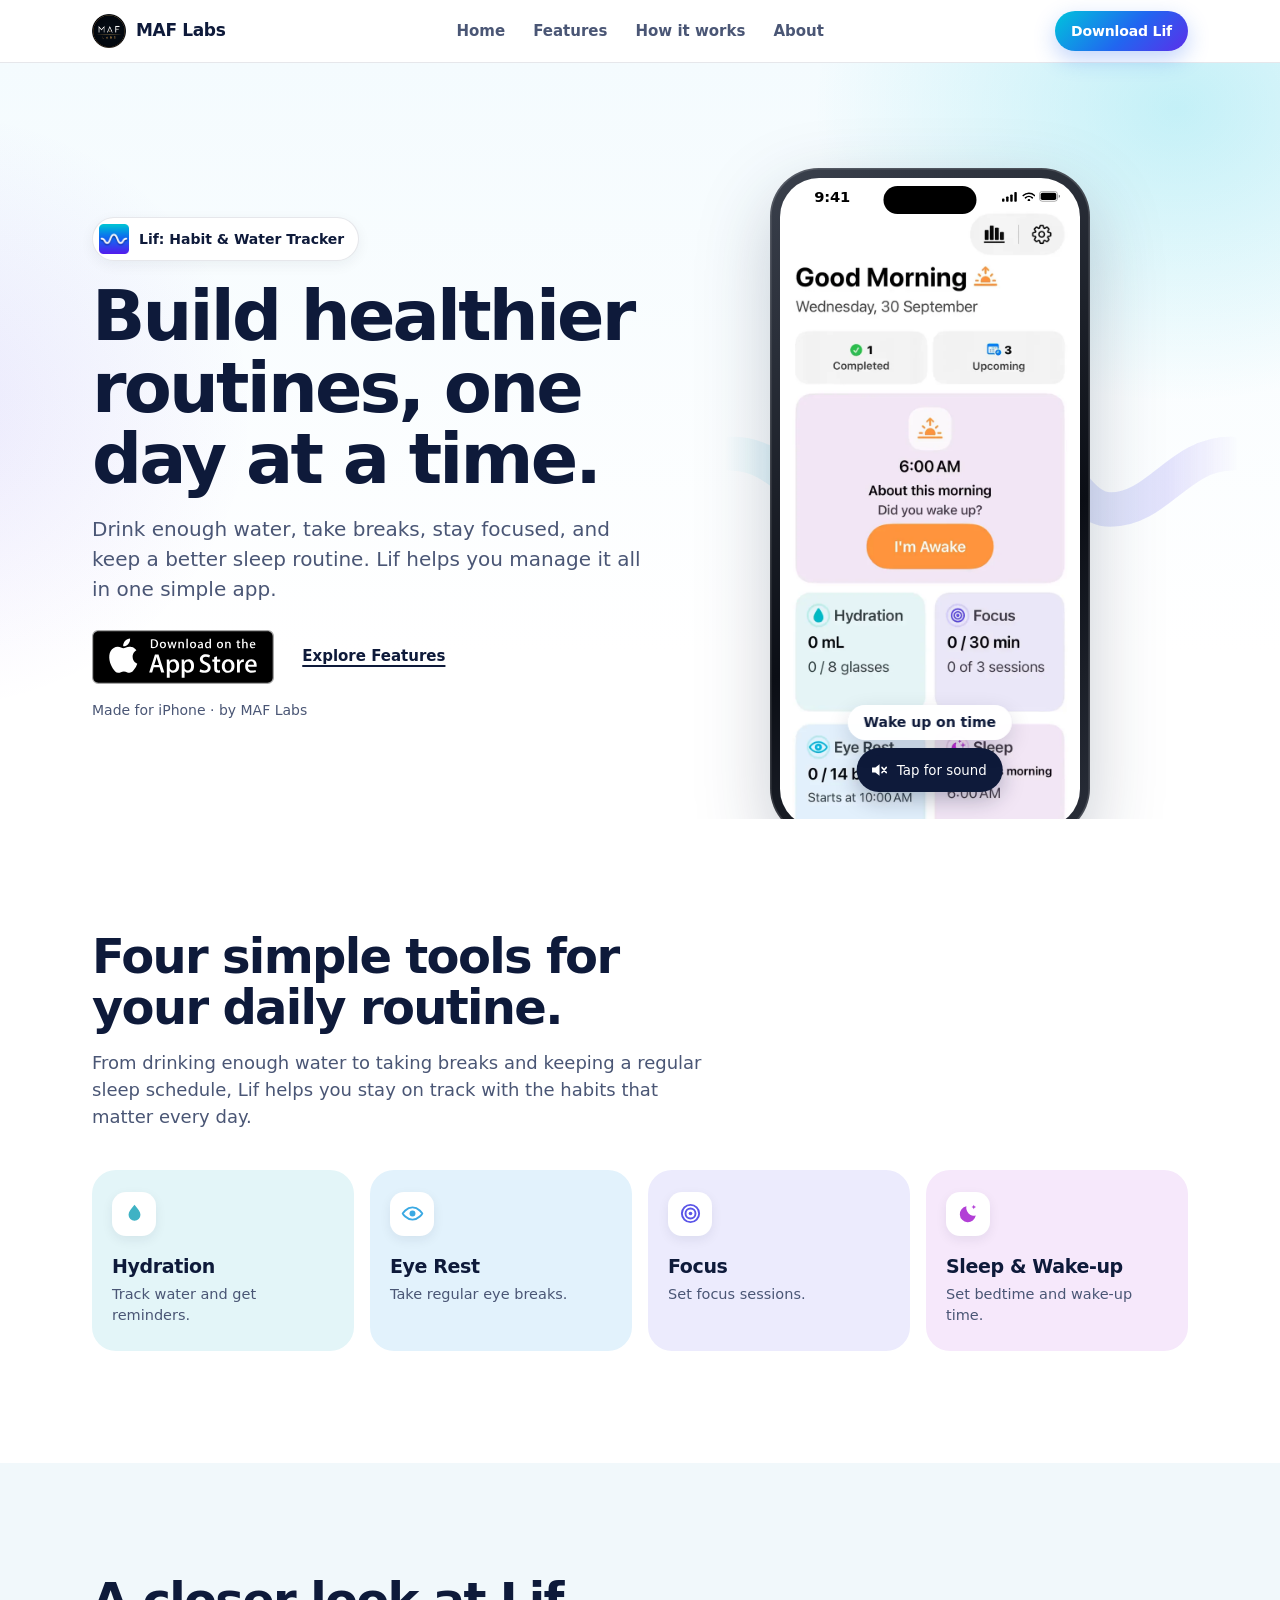
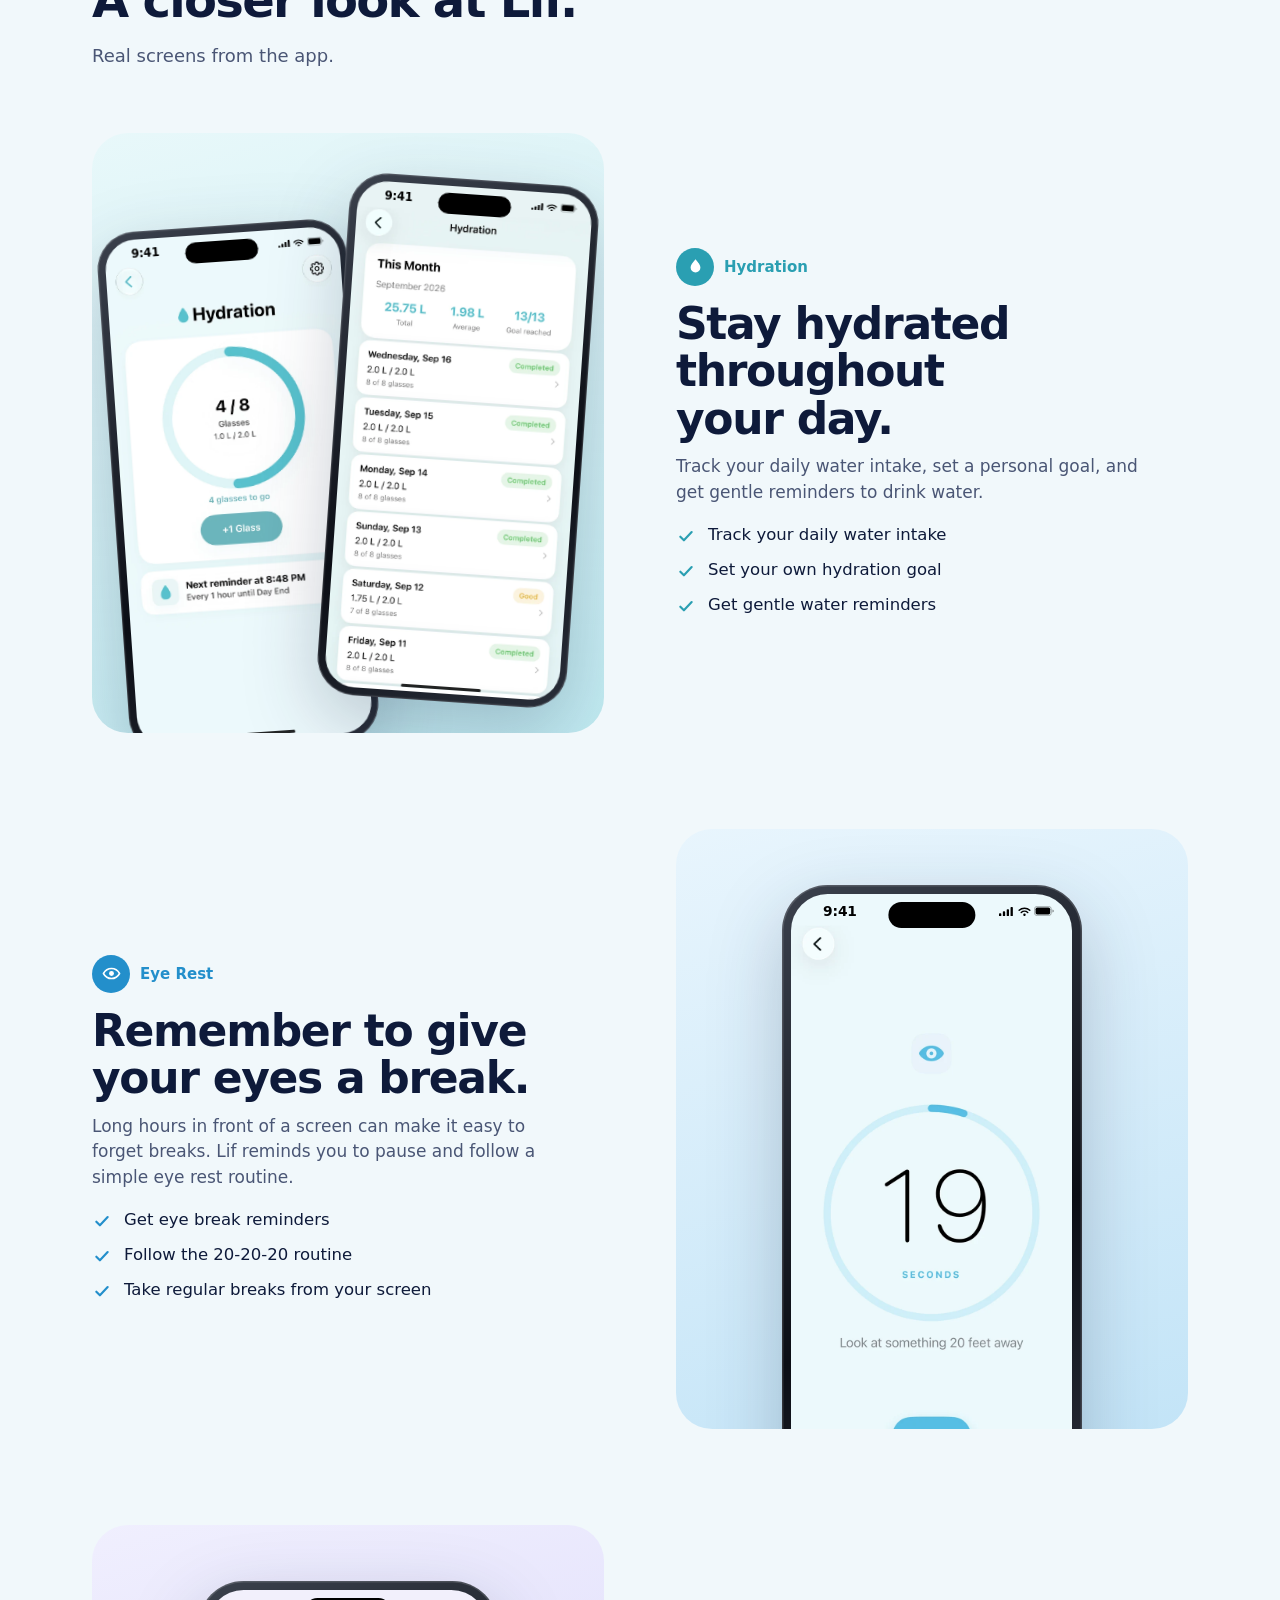
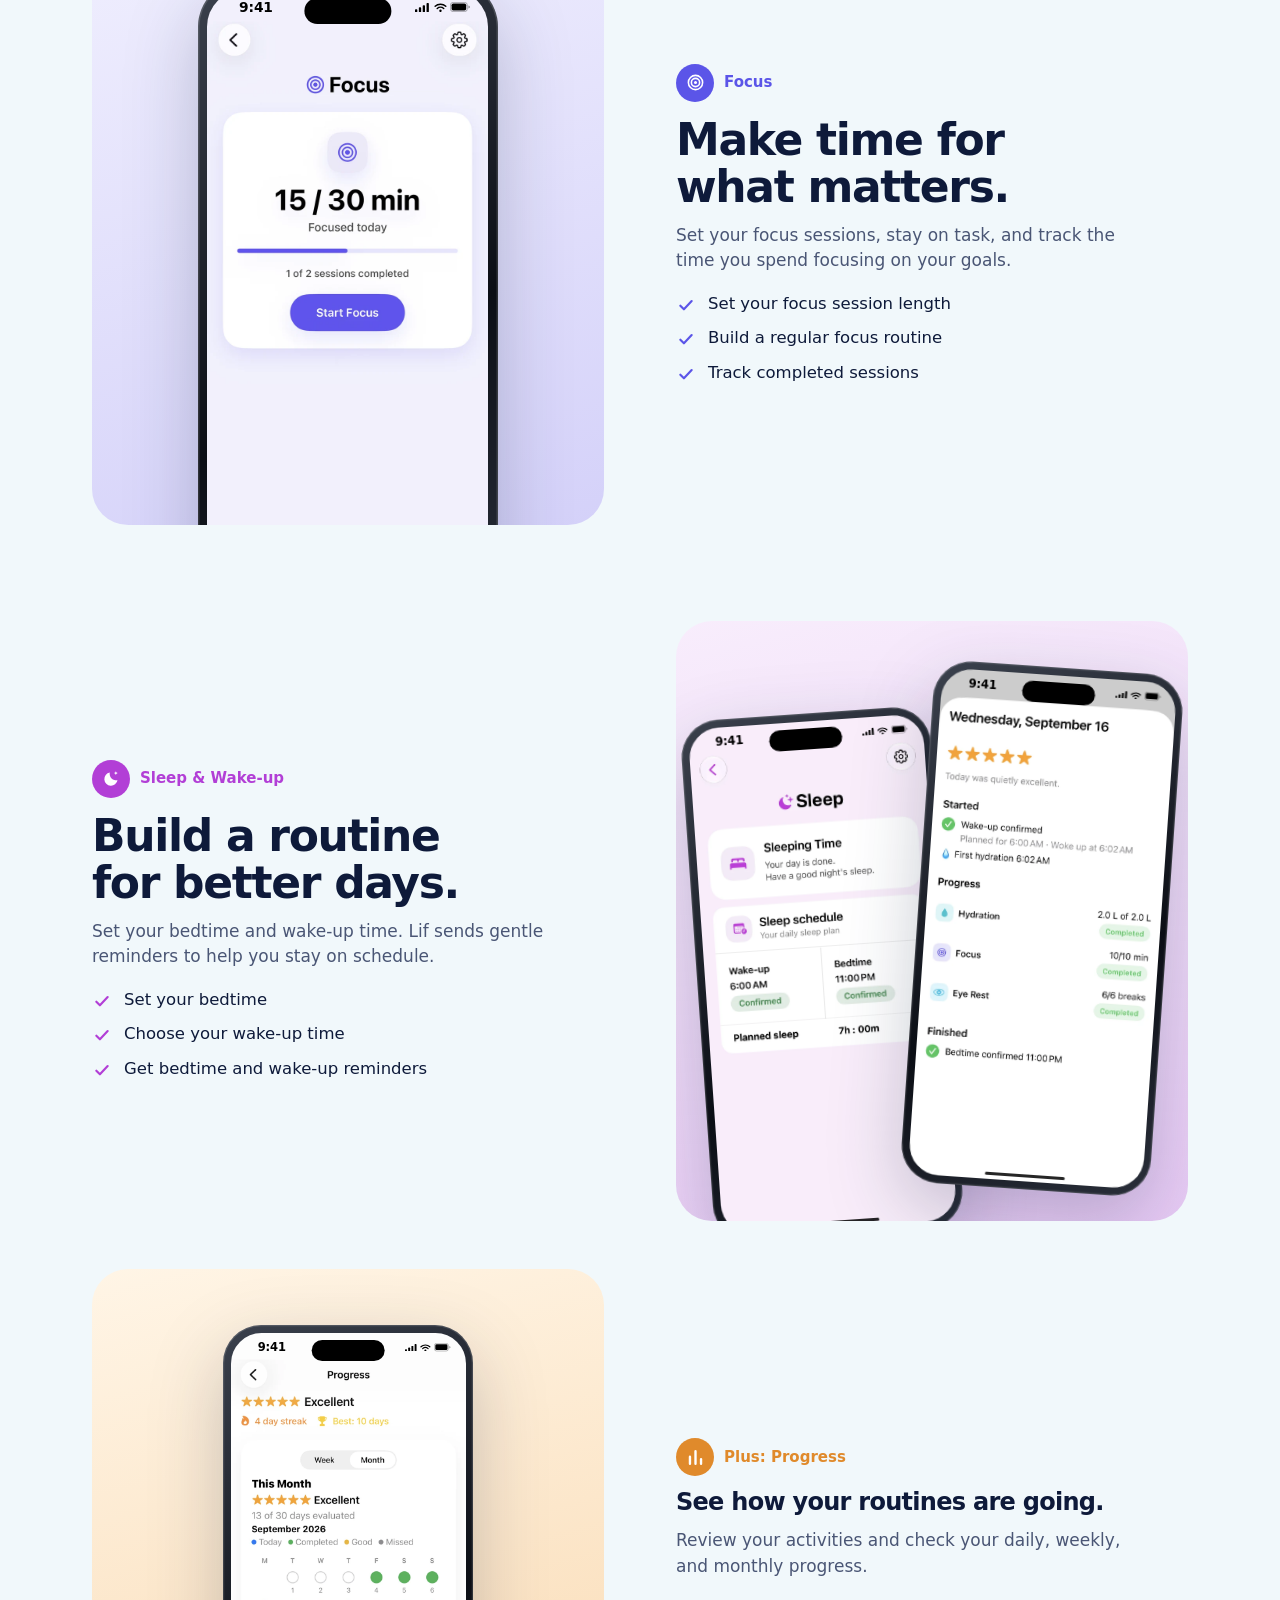
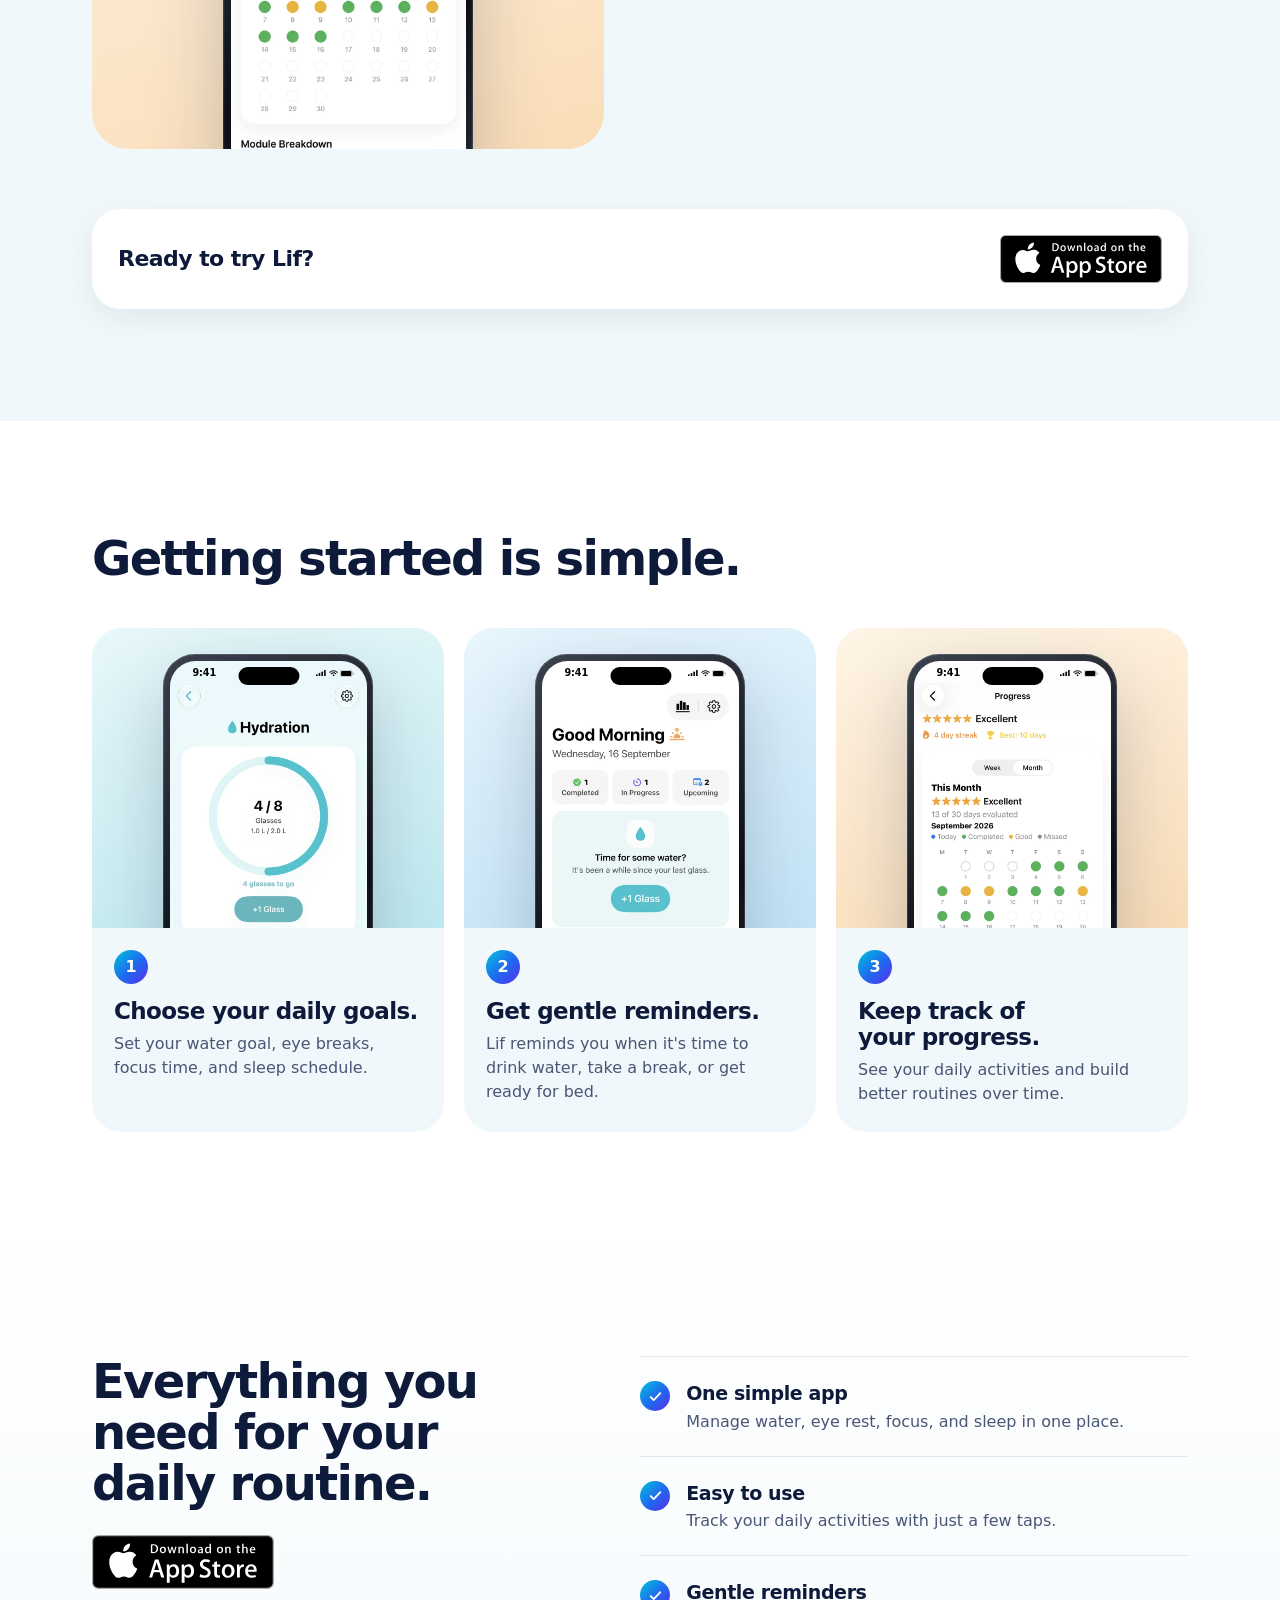
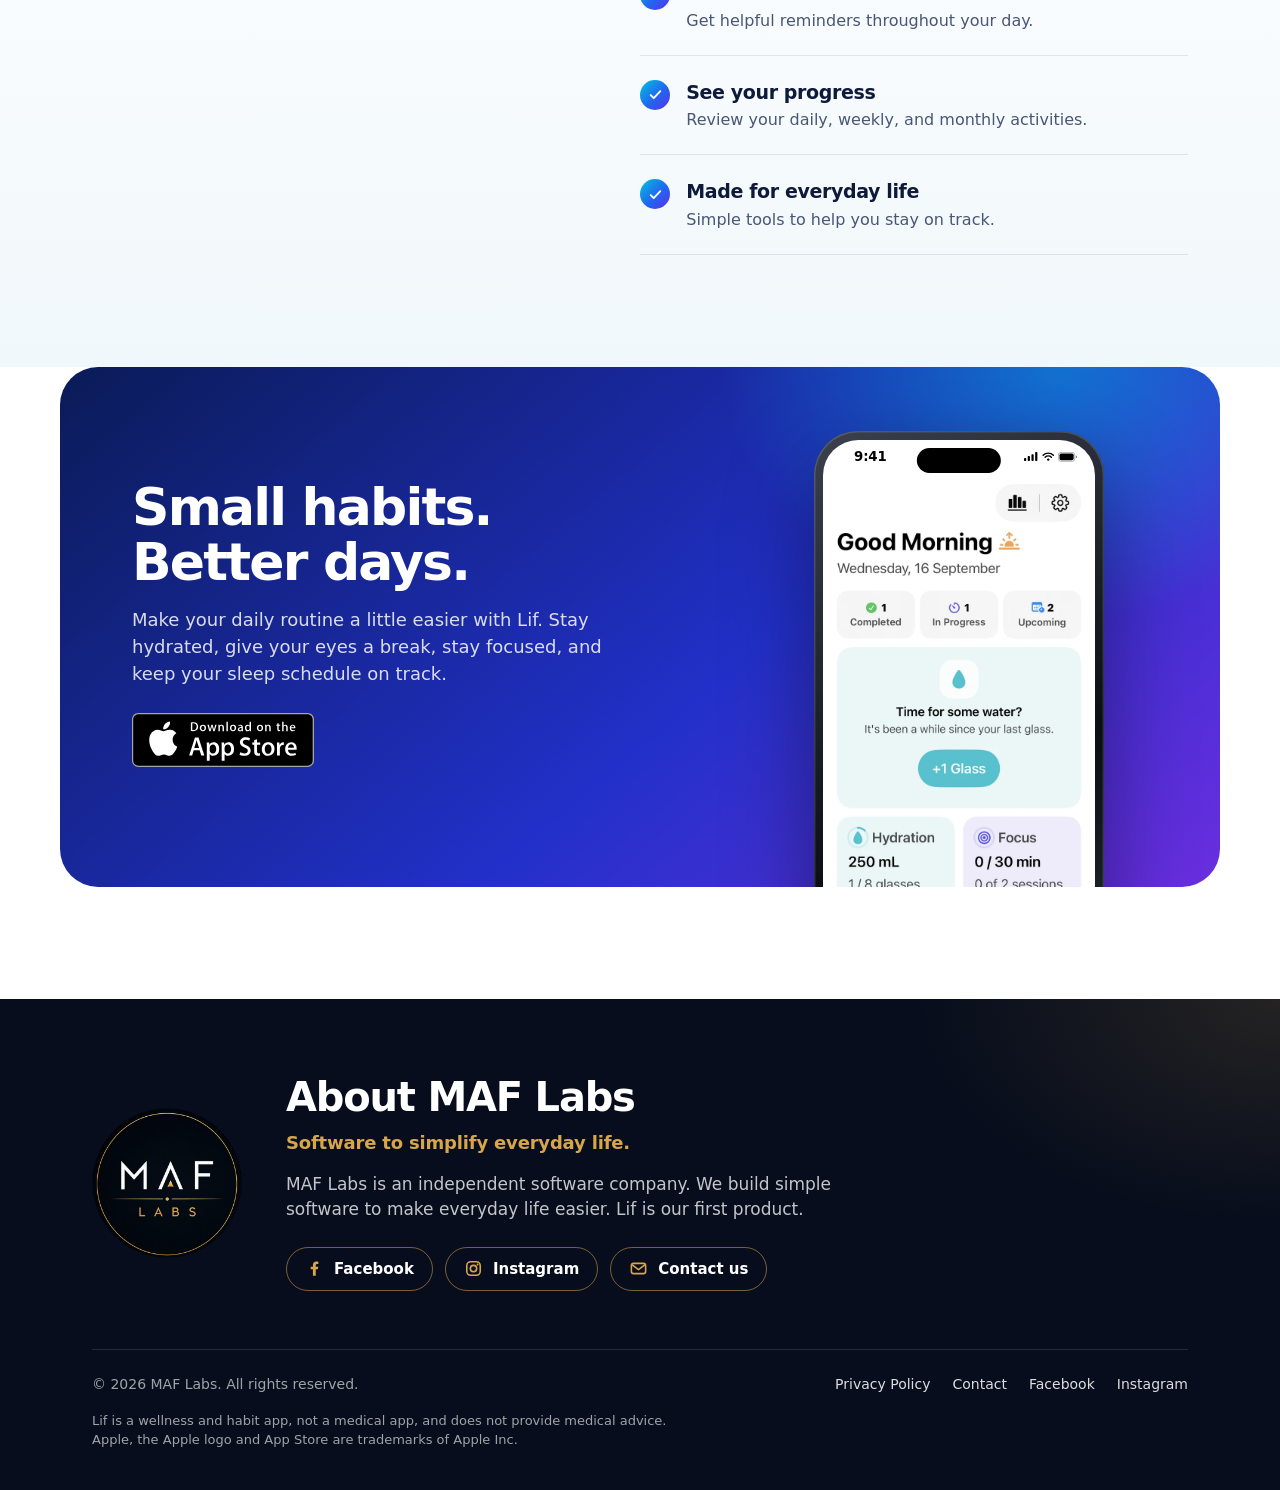
==== commit 89b9c257: "Hero: single demo video phone" ====
--- a/index.html
+++ b/index.html
@@ -4,9 +4,9 @@
 <meta charset="utf-8">
 <meta name="viewport" content="width=device-width, initial-scale=1, viewport-fit=cover">
 <title>Lif: Habit &amp; Water Tracker for iPhone | MAF Labs</title>
-<meta name="description" content="Lif brings water, focus, eye rest and sleep routines together in one calm iPhone app, with gentle reminders. Download Lif: Habit &amp; Water Tracker on the App Store.">
+<meta name="description" content="Lif brings water, eye rest, focus and sleep routines together in one calm iPhone app, with gentle reminders. Download Lif: Habit &amp; Water Tracker on the App Store.">
 <meta name="theme-color" content="#FFFFFF">
-<link rel="canonical" href="https://marufuu.github.io/lif/">
+<link rel="canonical" href="https://marufuu.github.io/Lif-LandingPage/">
 <link rel="icon" type="image/png" href="assets/favicon.png">
 <link rel="apple-touch-icon" href="assets/apple-touch-icon.png">
 <meta name="apple-itunes-app" content="app-id=6805542426">
@@ -15,9 +15,9 @@
 <meta property="og:type" content="website">
 <meta property="og:site_name" content="MAF Labs">
 <meta property="og:title" content="Lif: Habit &amp; Water Tracker for iPhone">
-<meta property="og:description" content="Build healthier routines without the pressure. Water, focus, eye rest and sleep in one calm app.">
-<meta property="og:url" content="https://marufuu.github.io/lif/">
-<meta property="og:image" content="https://marufuu.github.io/lif/assets/og-image.png">
+<meta property="og:description" content="Build healthier routines without the pressure. Water, eye rest, focus and sleep in one calm app.">
+<meta property="og:url" content="https://marufuu.github.io/Lif-LandingPage/">
+<meta property="og:image" content="https://marufuu.github.io/Lif-LandingPage/assets/og-image.png">
 <meta property="og:image:width" content="1200"><meta property="og:image:height" content="630">
 <meta name="twitter:card" content="summary_large_image">
 
@@ -27,7 +27,7 @@
      Button clicks already call fbq('trackCustom','AppStoreClick') if the Pixel is loaded. -->
 
 <script type="application/ld+json">
-{"@context":"https://schema.org","@type":"SoftwareApplication","name":"Lif: Habit & Water Tracker","operatingSystem":"iOS","applicationCategory":"HealthApplication","url":"https://apps.apple.com/us/app/lif-habit-water-tracker/id6805542426","publisher":{"@type":"Organization","name":"MAF Labs","url":"https://marufuu.github.io/lif/"}}
+{"@context":"https://schema.org","@type":"SoftwareApplication","name":"Lif: Habit & Water Tracker","operatingSystem":"iOS","applicationCategory":"HealthApplication","url":"https://apps.apple.com/us/app/lif-habit-water-tracker/id6805542426","publisher":{"@type":"Organization","name":"MAF Labs","url":"https://marufuu.github.io/Lif-LandingPage/"}}
 </script>
 </head>
 <body>
@@ -79,12 +79,8 @@
     </div>
     <div class="hero-art">
       <svg class="wave" viewBox="0 0 600 300" aria-hidden="true"><defs><linearGradient id="wg" x1="0" x2="1"><stop offset="0" stop-color="#00C4DC"/><stop offset=".55" stop-color="#2166F0"/><stop offset="1" stop-color="#5B2FEA"/></linearGradient></defs><path d="M10 175C70 175 95 240 150 240C215 240 240 62 300 62C360 62 385 240 450 240C505 240 530 175 590 175" fill="none" stroke="url(#wg)" stroke-width="40" stroke-linecap="round" opacity=".16"/></svg>
-      <div class="phone p-back hero-in"><div class="bezel"><div class="screen"><img src="assets/eye-count.webp" alt="Lif Eye Rest break screen with a 20 second countdown" width="720" height="1558" loading="lazy" decoding="async"><div class="sb" aria-hidden="true"><span>9:41</span><span class="ic"><svg viewBox="0 0 19 12" style="width:5.2cqw"><rect x="0" y="8" width="3" height="4" rx="1"/><rect x="5" y="5.5" width="3" height="6.5" rx="1"/><rect x="10" y="3" width="3" height="9" rx="1"/><rect x="15" y="0" width="3" height="12" rx="1"/></svg><svg viewBox="0 0 17 12" style="width:4.6cqw"><g fill="none" stroke="currentColor" stroke-width="1.9" stroke-linecap="round"><path d="M1.5 4.4a10 10 0 0 1 14 0"/><path d="M4.2 7.2a6.3 6.3 0 0 1 8.6 0"/></g><circle cx="8.5" cy="10.3" r="1.6"/></svg><svg viewBox="0 0 27 13" style="width:7.4cqw"><rect x=".5" y=".5" width="22" height="12" rx="3.6" fill="none" stroke="currentColor" opacity=".4"/><rect x="2" y="2" width="19" height="9" rx="2.2"/><path d="M24 4.6v3.8c.9-.3 1.6-1 1.6-1.9S24.900 4.900 24 4.600z" opacity=".5"/></svg></span></div><i class="island"></i></div></div></div>
-      <div class="phone p-front hero-in"><div class="bezel"><div class="screen"><img src="assets/home-water.webp" alt="Lif home screen with a prompt to start the day with a glass of water" width="720" height="1558" loading="lazy" decoding="async"><div class="sb" aria-hidden="true"><span>9:41</span><span class="ic"><svg viewBox="0 0 19 12" style="width:5.2cqw"><rect x="0" y="8" width="3" height="4" rx="1"/><rect x="5" y="5.5" width="3" height="6.5" rx="1"/><rect x="10" y="3" width="3" height="9" rx="1"/><rect x="15" y="0" width="3" height="12" rx="1"/></svg><svg viewBox="0 0 17 12" style="width:4.6cqw"><g fill="none" stroke="currentColor" stroke-width="1.9" stroke-linecap="round"><path d="M1.5 4.4a10 10 0 0 1 14 0"/><path d="M4.2 7.2a6.3 6.3 0 0 1 8.6 0"/></g><circle cx="8.5" cy="10.3" r="1.6"/></svg><svg viewBox="0 0 27 13" style="width:7.4cqw"><rect x=".5" y=".5" width="22" height="12" rx="3.6" fill="none" stroke="currentColor" opacity=".4"/><rect x="2" y="2" width="19" height="9" rx="2.2"/><path d="M24 4.6v3.8c.9-.3 1.6-1 1.6-1.9S24.900 4.900 24 4.600z" opacity=".5"/></svg></span></div><i class="island"></i></div></div></div>
-      <span class="chip c1"><b style="background:var(--water)"><svg class="i"><use href="#i-drop"/></svg></b>Hydration</span>
-      <span class="chip c2"><b style="background:var(--focus)"><svg class="i"><use href="#i-target"/></svg></b>Focus</span>
-      <span class="chip c3"><b style="background:var(--eye)"><svg class="i"><use href="#i-eye"/></svg></b>Eye Rest</span>
-      <span class="chip c4"><b style="background:var(--sleep)"><svg class="i"><use href="#i-moon"/></svg></b>Sleep</span>
+      <div class="phone p-front hero-in"><div class="bezel"><div class="screen"><video class="demo" muted playsinline loop autoplay preload="auto" poster="assets/lif-demo-poster.webp" width="720" height="1558" aria-label="Short demo of the Lif app: wake-up, first glass of water, a 20 second eye break, focus, sleep schedule and daily progress"><source src="assets/lif-demo.mp4" type="video/mp4"></video><div class="sb" aria-hidden="true"><span>9:41</span><span class="ic"><svg viewBox="0 0 19 12" style="width:5.2cqw"><rect x="0" y="8" width="3" height="4" rx="1"/><rect x="5" y="5.5" width="3" height="6.5" rx="1"/><rect x="10" y="3" width="3" height="9" rx="1"/><rect x="15" y="0" width="3" height="12" rx="1"/></svg><svg viewBox="0 0 17 12" style="width:4.6cqw"><g fill="none" stroke="currentColor" stroke-width="1.9" stroke-linecap="round"><path d="M1.5 4.4a10 10 0 0 1 14 0"/><path d="M4.2 7.2a6.3 6.3 0 0 1 8.6 0"/></g><circle cx="8.5" cy="10.3" r="1.6"/></svg><svg viewBox="0 0 27 13" style="width:7.4cqw"><rect x=".5" y=".5" width="22" height="12" rx="3.6" fill="none" stroke="currentColor" opacity=".4"/><rect x="2" y="2" width="19" height="9" rx="2.2"/><path d="M24 4.6v3.8c.9-.3 1.6-1 1.6-1.9S24.900 4.900 24 4.600z" opacity=".5"/></svg></span></div><i class="island"></i></div></div></div>
+      <div class="demo-ui"><span class="cap" id="demoCap" aria-hidden="true">Wake up on time</span><button class="snd" id="demoSnd" type="button" aria-pressed="false" aria-label="Turn sound on"><svg viewBox="0 0 24 24" aria-hidden="true"><path class="sp" d="M4 9v6h4l5 4V5L8 9H4z" fill="currentColor"/><path class="on" d="M16 8.5a5 5 0 0 1 0 7M18.5 6a8.5 8.5 0 0 1 0 12" fill="none" stroke="currentColor" stroke-width="2" stroke-linecap="round"/><path class="off" d="M16 9l5 6M21 9l-5 6" fill="none" stroke="currentColor" stroke-width="2" stroke-linecap="round"/></svg><span class="t">Sound</span></button><button class="playbtn" id="demoPlay" type="button" aria-label="Play demo" hidden>&#9654;</button></div>
     </div>
   </div>
 </section>
@@ -92,13 +88,13 @@
 <!-- ================= INTRO ================= -->
 <section class="sec" id="intro">
   <div class="wrap">
-    <h2>Your daily routines, all in one place.</h2>
-    <p class="sub">Lif brings water, focus, eye rest and sleep together in one calm app.</p>
+    <h2>Four simple tools for your daily routine.</h2>
+    <p class="sub">From drinking enough water to taking breaks and keeping a regular sleep schedule, Lif helps you stay on track with the habits that matter every day.</p>
     <div class="mods">
-      <div class="mod m-water"><span class="ico"><svg class="i"><use href="#i-drop"/></svg></span><h3>Hydration</h3><p>Track your daily water.</p></div>
+      <div class="mod m-water"><span class="ico"><svg class="i"><use href="#i-drop"/></svg></span><h3>Hydration</h3><p>Track water and get reminders.</p></div>
+      <div class="mod m-eye"><span class="ico"><svg class="i"><use href="#i-eye"/></svg></span><h3>Eye Rest</h3><p>Take regular eye breaks.</p></div>
       <div class="mod m-focus"><span class="ico"><svg class="i"><use href="#i-target"/></svg></span><h3>Focus</h3><p>Set focus sessions.</p></div>
-      <div class="mod m-eye"><span class="ico"><svg class="i"><use href="#i-eye"/></svg></span><h3>Eye Rest</h3><p>Take regular eye breaks.</p></div>
-      <div class="mod m-sleep"><span class="ico"><svg class="i"><use href="#i-moon"/></svg></span><h3>Sleep</h3><p>Keep a steady sleep routine.</p></div>
+      <div class="mod m-sleep"><span class="ico"><svg class="i"><use href="#i-moon"/></svg></span><h3>Sleep &amp; Wake-up</h3><p>Set bedtime and wake-up time.</p></div>
     </div>
   </div>
 </section>
@@ -106,76 +102,71 @@
 <!-- ================= FEATURES ================= -->
 <section class="sec features" id="features">
   <div class="wrap">
-    <h2>What you can do with Lif.</h2>
-    <p class="sub">Five simple tools in one app.</p>
+    <h2>A closer look at Lif.</h2>
+    <p class="sub">Real screens from the app.</p>
 
     <article class="feat f-water">
-      <div class="fpanel"><div class="phone"><div class="bezel"><div class="screen"><img src="assets/hydration.webp" alt="Lif hydration screen showing 4 of 8 glasses and the next reminder time" width="720" height="1558" loading="lazy" decoding="async"><div class="sb" aria-hidden="true"><span>9:41</span><span class="ic"><svg viewBox="0 0 19 12" style="width:5.2cqw"><rect x="0" y="8" width="3" height="4" rx="1"/><rect x="5" y="5.5" width="3" height="6.5" rx="1"/><rect x="10" y="3" width="3" height="9" rx="1"/><rect x="15" y="0" width="3" height="12" rx="1"/></svg><svg viewBox="0 0 17 12" style="width:4.6cqw"><g fill="none" stroke="currentColor" stroke-width="1.9" stroke-linecap="round"><path d="M1.5 4.4a10 10 0 0 1 14 0"/><path d="M4.2 7.2a6.3 6.3 0 0 1 8.6 0"/></g><circle cx="8.5" cy="10.3" r="1.6"/></svg><svg viewBox="0 0 27 13" style="width:7.4cqw"><rect x=".5" y=".5" width="22" height="12" rx="3.6" fill="none" stroke="currentColor" opacity=".4"/><rect x="2" y="2" width="19" height="9" rx="2.2"/><path d="M24 4.6v3.8c.9-.3 1.6-1 1.6-1.9S24.900 4.900 24 4.600z" opacity=".5"/></svg></span></div><i class="island"></i></div></div></div></div>
+      <div class="fpanel two"><div class="phone"><div class="bezel"><div class="screen"><img src="assets/hydration.webp" alt="Lif hydration screen showing 4 of 8 glasses and the next reminder time" width="720" height="1558" loading="lazy" decoding="async"><div class="sb" aria-hidden="true"><span>9:41</span><span class="ic"><svg viewBox="0 0 19 12" style="width:5.2cqw"><rect x="0" y="8" width="3" height="4" rx="1"/><rect x="5" y="5.5" width="3" height="6.5" rx="1"/><rect x="10" y="3" width="3" height="9" rx="1"/><rect x="15" y="0" width="3" height="12" rx="1"/></svg><svg viewBox="0 0 17 12" style="width:4.6cqw"><g fill="none" stroke="currentColor" stroke-width="1.9" stroke-linecap="round"><path d="M1.5 4.4a10 10 0 0 1 14 0"/><path d="M4.2 7.2a6.3 6.3 0 0 1 8.6 0"/></g><circle cx="8.5" cy="10.3" r="1.6"/></svg><svg viewBox="0 0 27 13" style="width:7.4cqw"><rect x=".5" y=".5" width="22" height="12" rx="3.6" fill="none" stroke="currentColor" opacity=".4"/><rect x="2" y="2" width="19" height="9" rx="2.2"/><path d="M24 4.6v3.8c.9-.3 1.6-1 1.6-1.9S24.900 4.900 24 4.600z" opacity=".5"/></svg></span></div><i class="island"></i></div></div></div><div class="phone"><div class="bezel"><div class="screen"><img src="assets/hydration-history.webp" alt="Lif hydration history showing daily water intake for the month" width="720" height="1558" loading="lazy" decoding="async"><div class="sb" aria-hidden="true"><span>9:41</span><span class="ic"><svg viewBox="0 0 19 12" style="width:5.2cqw"><rect x="0" y="8" width="3" height="4" rx="1"/><rect x="5" y="5.5" width="3" height="6.5" rx="1"/><rect x="10" y="3" width="3" height="9" rx="1"/><rect x="15" y="0" width="3" height="12" rx="1"/></svg><svg viewBox="0 0 17 12" style="width:4.6cqw"><g fill="none" stroke="currentColor" stroke-width="1.9" stroke-linecap="round"><path d="M1.5 4.4a10 10 0 0 1 14 0"/><path d="M4.2 7.2a6.3 6.3 0 0 1 8.6 0"/></g><circle cx="8.5" cy="10.3" r="1.6"/></svg><svg viewBox="0 0 27 13" style="width:7.4cqw"><rect x=".5" y=".5" width="22" height="12" rx="3.6" fill="none" stroke="currentColor" opacity=".4"/><rect x="2" y="2" width="19" height="9" rx="2.2"/><path d="M24 4.6v3.8c.9-.3 1.6-1 1.6-1.9S24.900 4.900 24 4.600z" opacity=".5"/></svg></span></div><i class="island"></i></div></div></div></div>
       <div class="ftext">
         <span class="tag"><b><svg class="i"><use href="#i-drop"/></svg></b>Hydration</span>
-        <h3>Drink more water, one glass at a time.</h3>
-        <p>Set your daily water goal, track each glass, and let Lif remind you when it's time to drink.</p>
-        <ul>
-          <li><svg class="i"><use href="#i-check"/></svg>Track each glass with one tap</li>
-          <li><svg class="i"><use href="#i-check"/></svg>Set your own daily goal</li>
+        <h3>Stay hydrated throughout your day.</h3>
+        <p>Track your daily water intake, set a personal goal, and get gentle reminders to drink water.</p>
+        <ul>
+          <li><svg class="i"><use href="#i-check"/></svg>Track your daily water intake</li>
+          <li><svg class="i"><use href="#i-check"/></svg>Set your own hydration goal</li>
           <li><svg class="i"><use href="#i-check"/></svg>Get gentle water reminders</li>
         </ul>
       </div>
     </article>
 
-    <article class="feat rev f-focus">
+    <article class="feat rev f-eye">
+      <div class="fpanel"><div class="phone"><div class="bezel"><div class="screen"><img src="assets/eye-count.webp" alt="Lif Eye Rest break with a 20 second countdown and the message to look at something 20 feet away" width="720" height="1558" loading="lazy" decoding="async"><div class="sb" aria-hidden="true"><span>9:41</span><span class="ic"><svg viewBox="0 0 19 12" style="width:5.2cqw"><rect x="0" y="8" width="3" height="4" rx="1"/><rect x="5" y="5.5" width="3" height="6.5" rx="1"/><rect x="10" y="3" width="3" height="9" rx="1"/><rect x="15" y="0" width="3" height="12" rx="1"/></svg><svg viewBox="0 0 17 12" style="width:4.6cqw"><g fill="none" stroke="currentColor" stroke-width="1.9" stroke-linecap="round"><path d="M1.5 4.4a10 10 0 0 1 14 0"/><path d="M4.2 7.2a6.3 6.3 0 0 1 8.6 0"/></g><circle cx="8.5" cy="10.3" r="1.6"/></svg><svg viewBox="0 0 27 13" style="width:7.4cqw"><rect x=".5" y=".5" width="22" height="12" rx="3.6" fill="none" stroke="currentColor" opacity=".4"/><rect x="2" y="2" width="19" height="9" rx="2.2"/><path d="M24 4.6v3.8c.9-.3 1.6-1 1.6-1.9S24.900 4.900 24 4.600z" opacity=".5"/></svg></span></div><i class="island"></i></div></div></div></div>
+      <div class="ftext">
+        <span class="tag"><b><svg class="i"><use href="#i-eye"/></svg></b>Eye Rest</span>
+        <h3>Remember to give your eyes a break.</h3>
+        <p>Long hours in front of a screen can make it easy to forget breaks. Lif reminds you to pause and follow a simple eye rest routine.</p>
+        <ul>
+          <li><svg class="i"><use href="#i-check"/></svg>Get eye break reminders</li>
+          <li><svg class="i"><use href="#i-check"/></svg>Follow the 20-20-20 routine</li>
+          <li><svg class="i"><use href="#i-check"/></svg>Take regular breaks from your screen</li>
+        </ul>
+      </div>
+    </article>
+
+    <article class="feat f-focus">
       <div class="fpanel"><div class="phone"><div class="bezel"><div class="screen"><img src="assets/focus.webp" alt="Lif focus screen showing 15 of 30 minutes focused today" width="720" height="1558" loading="lazy" decoding="async"><div class="sb" aria-hidden="true"><span>9:41</span><span class="ic"><svg viewBox="0 0 19 12" style="width:5.2cqw"><rect x="0" y="8" width="3" height="4" rx="1"/><rect x="5" y="5.5" width="3" height="6.5" rx="1"/><rect x="10" y="3" width="3" height="9" rx="1"/><rect x="15" y="0" width="3" height="12" rx="1"/></svg><svg viewBox="0 0 17 12" style="width:4.6cqw"><g fill="none" stroke="currentColor" stroke-width="1.9" stroke-linecap="round"><path d="M1.5 4.4a10 10 0 0 1 14 0"/><path d="M4.2 7.2a6.3 6.3 0 0 1 8.6 0"/></g><circle cx="8.5" cy="10.3" r="1.6"/></svg><svg viewBox="0 0 27 13" style="width:7.4cqw"><rect x=".5" y=".5" width="22" height="12" rx="3.6" fill="none" stroke="currentColor" opacity=".4"/><rect x="2" y="2" width="19" height="9" rx="2.2"/><path d="M24 4.6v3.8c.9-.3 1.6-1 1.6-1.9S24.900 4.900 24 4.600z" opacity=".5"/></svg></span></div><i class="island"></i></div></div></div></div>
       <div class="ftext">
-        <span class="tag"><b><svg class="i"><use href="#i-target"/></svg></b>Focus Timer</span>
-        <h3>Make time for better focus.</h3>
-        <p>Set a focus session, stay on task, and keep track of your progress.</p>
-        <ul>
-          <li><svg class="i"><use href="#i-check"/></svg>Set personal focus sessions</li>
-          <li><svg class="i"><use href="#i-check"/></svg>See your daily focus time</li>
-          <li><svg class="i"><use href="#i-check"/></svg>Get reminders to stay on track</li>
-        </ul>
-      </div>
-    </article>
-
-    <article class="feat f-eye">
-      <div class="fpanel"><div class="phone"><div class="bezel"><div class="screen"><img src="assets/eye-count.webp" alt="Lif Eye Rest break with a 20 second countdown and the message to look at something 20 feet away" width="720" height="1558" loading="lazy" decoding="async"><div class="sb" aria-hidden="true"><span>9:41</span><span class="ic"><svg viewBox="0 0 19 12" style="width:5.2cqw"><rect x="0" y="8" width="3" height="4" rx="1"/><rect x="5" y="5.5" width="3" height="6.5" rx="1"/><rect x="10" y="3" width="3" height="9" rx="1"/><rect x="15" y="0" width="3" height="12" rx="1"/></svg><svg viewBox="0 0 17 12" style="width:4.6cqw"><g fill="none" stroke="currentColor" stroke-width="1.9" stroke-linecap="round"><path d="M1.5 4.4a10 10 0 0 1 14 0"/><path d="M4.2 7.2a6.3 6.3 0 0 1 8.6 0"/></g><circle cx="8.5" cy="10.3" r="1.6"/></svg><svg viewBox="0 0 27 13" style="width:7.4cqw"><rect x=".5" y=".5" width="22" height="12" rx="3.6" fill="none" stroke="currentColor" opacity=".4"/><rect x="2" y="2" width="19" height="9" rx="2.2"/><path d="M24 4.6v3.8c.9-.3 1.6-1 1.6-1.9S24.900 4.900 24 4.600z" opacity=".5"/></svg></span></div><i class="island"></i></div></div></div></div>
-      <div class="ftext">
-        <span class="tag"><b><svg class="i"><use href="#i-eye"/></svg></b>Eye Rest</span>
-        <h3>Give your eyes a little break.</h3>
-        <p>When you spend hours on a screen, it's easy to forget to rest your eyes. Lif helps you make eye breaks part of your day.</p>
-        <ul>
-          <li><svg class="i"><use href="#i-check"/></svg>Regular eye break reminders</li>
-          <li><svg class="i"><use href="#i-check"/></svg>A 20-second break timer</li>
-          <li><svg class="i"><use href="#i-check"/></svg>Look at something 20 feet away</li>
+        <span class="tag"><b><svg class="i"><use href="#i-target"/></svg></b>Focus</span>
+        <h3>Make time for what matters.</h3>
+        <p>Set your focus sessions, stay on task, and track the time you spend focusing on your goals.</p>
+        <ul>
+          <li><svg class="i"><use href="#i-check"/></svg>Set your focus session length</li>
+          <li><svg class="i"><use href="#i-check"/></svg>Build a regular focus routine</li>
+          <li><svg class="i"><use href="#i-check"/></svg>Track completed sessions</li>
         </ul>
       </div>
     </article>
 
     <article class="feat rev f-sleep">
-      <div class="fpanel"><div class="phone"><div class="bezel"><div class="screen"><img src="assets/sleep.webp" alt="Lif sleep screen showing wake-up at 6:00 AM and bedtime at 11:00 PM" width="720" height="1558" loading="lazy" decoding="async"><div class="sb" aria-hidden="true"><span>9:41</span><span class="ic"><svg viewBox="0 0 19 12" style="width:5.2cqw"><rect x="0" y="8" width="3" height="4" rx="1"/><rect x="5" y="5.5" width="3" height="6.5" rx="1"/><rect x="10" y="3" width="3" height="9" rx="1"/><rect x="15" y="0" width="3" height="12" rx="1"/></svg><svg viewBox="0 0 17 12" style="width:4.6cqw"><g fill="none" stroke="currentColor" stroke-width="1.9" stroke-linecap="round"><path d="M1.5 4.4a10 10 0 0 1 14 0"/><path d="M4.2 7.2a6.3 6.3 0 0 1 8.6 0"/></g><circle cx="8.5" cy="10.3" r="1.6"/></svg><svg viewBox="0 0 27 13" style="width:7.4cqw"><rect x=".5" y=".5" width="22" height="12" rx="3.6" fill="none" stroke="currentColor" opacity=".4"/><rect x="2" y="2" width="19" height="9" rx="2.2"/><path d="M24 4.6v3.8c.9-.3 1.6-1 1.6-1.9S24.900 4.900 24 4.600z" opacity=".5"/></svg></span></div><i class="island"></i></div></div></div></div>
-      <div class="ftext">
-        <span class="tag"><b><svg class="i"><use href="#i-moon"/></svg></b>Sleep Schedule</span>
-        <h3>Build a better sleep routine.</h3>
-        <p>Set your wake-up and bedtime, and let Lif help you stay on schedule.</p>
-        <ul>
-          <li><svg class="i"><use href="#i-check"/></svg>Set your wake-up and bedtime</li>
-          <li><svg class="i"><use href="#i-check"/></svg>Get sleep routine reminders</li>
-          <li><svg class="i"><use href="#i-check"/></svg>See your planned sleep time</li>
-        </ul>
-      </div>
-    </article>
-
-    <article class="feat f-prog">
-      <div class="fpanel two"><div class="phone"><div class="bezel"><div class="screen"><img src="assets/progress.webp" alt="Lif monthly progress calendar with module breakdown" width="720" height="1558" loading="lazy" decoding="async"><div class="sb" aria-hidden="true"><span>9:41</span><span class="ic"><svg viewBox="0 0 19 12" style="width:5.2cqw"><rect x="0" y="8" width="3" height="4" rx="1"/><rect x="5" y="5.5" width="3" height="6.5" rx="1"/><rect x="10" y="3" width="3" height="9" rx="1"/><rect x="15" y="0" width="3" height="12" rx="1"/></svg><svg viewBox="0 0 17 12" style="width:4.6cqw"><g fill="none" stroke="currentColor" stroke-width="1.9" stroke-linecap="round"><path d="M1.5 4.4a10 10 0 0 1 14 0"/><path d="M4.2 7.2a6.3 6.3 0 0 1 8.6 0"/></g><circle cx="8.5" cy="10.3" r="1.6"/></svg><svg viewBox="0 0 27 13" style="width:7.4cqw"><rect x=".5" y=".5" width="22" height="12" rx="3.6" fill="none" stroke="currentColor" opacity=".4"/><rect x="2" y="2" width="19" height="9" rx="2.2"/><path d="M24 4.6v3.8c.9-.3 1.6-1 1.6-1.9S24.900 4.900 24 4.600z" opacity=".5"/></svg></span></div><i class="island"></i></div></div></div><div class="phone"><div class="bezel"><div class="screen"><img src="assets/daily.webp" alt="Lif daily summary showing wake-up, hydration, focus, eye rest and bedtime" width="720" height="1558" loading="lazy" decoding="async"><div class="sb" aria-hidden="true"><span>9:41</span><span class="ic"><svg viewBox="0 0 19 12" style="width:5.2cqw"><rect x="0" y="8" width="3" height="4" rx="1"/><rect x="5" y="5.5" width="3" height="6.5" rx="1"/><rect x="10" y="3" width="3" height="9" rx="1"/><rect x="15" y="0" width="3" height="12" rx="1"/></svg><svg viewBox="0 0 17 12" style="width:4.6cqw"><g fill="none" stroke="currentColor" stroke-width="1.9" stroke-linecap="round"><path d="M1.5 4.4a10 10 0 0 1 14 0"/><path d="M4.2 7.2a6.3 6.3 0 0 1 8.6 0"/></g><circle cx="8.5" cy="10.3" r="1.6"/></svg><svg viewBox="0 0 27 13" style="width:7.4cqw"><rect x=".5" y=".5" width="22" height="12" rx="3.6" fill="none" stroke="currentColor" opacity=".4"/><rect x="2" y="2" width="19" height="9" rx="2.2"/><path d="M24 4.6v3.8c.9-.3 1.6-1 1.6-1.9S24.900 4.900 24 4.600z" opacity=".5"/></svg></span></div><i class="island"></i></div></div></div></div>
-      <div class="ftext">
-        <span class="tag"><b><svg class="i"><use href="#i-chart"/></svg></b>Daily Progress</span>
-        <h3>See your progress, day by day.</h3>
-        <p>Check your daily activities, look back at yesterday, and see how your routines are coming along.</p>
-        <ul>
-          <li><svg class="i"><use href="#i-check"/></svg>Check your daily activities</li>
-          <li><svg class="i"><use href="#i-check"/></svg>Review yesterday's activities</li>
-          <li><svg class="i"><use href="#i-check"/></svg>See weekly and monthly progress</li>
-        </ul>
+      <div class="fpanel two"><div class="phone"><div class="bezel"><div class="screen"><img src="assets/sleep.webp" alt="Lif sleep screen showing wake-up at 6:00 AM and bedtime at 11:00 PM" width="720" height="1558" loading="lazy" decoding="async"><div class="sb" aria-hidden="true"><span>9:41</span><span class="ic"><svg viewBox="0 0 19 12" style="width:5.2cqw"><rect x="0" y="8" width="3" height="4" rx="1"/><rect x="5" y="5.5" width="3" height="6.5" rx="1"/><rect x="10" y="3" width="3" height="9" rx="1"/><rect x="15" y="0" width="3" height="12" rx="1"/></svg><svg viewBox="0 0 17 12" style="width:4.6cqw"><g fill="none" stroke="currentColor" stroke-width="1.9" stroke-linecap="round"><path d="M1.5 4.4a10 10 0 0 1 14 0"/><path d="M4.2 7.2a6.3 6.3 0 0 1 8.6 0"/></g><circle cx="8.5" cy="10.3" r="1.6"/></svg><svg viewBox="0 0 27 13" style="width:7.4cqw"><rect x=".5" y=".5" width="22" height="12" rx="3.6" fill="none" stroke="currentColor" opacity=".4"/><rect x="2" y="2" width="19" height="9" rx="2.2"/><path d="M24 4.6v3.8c.9-.3 1.6-1 1.6-1.9S24.900 4.900 24 4.600z" opacity=".5"/></svg></span></div><i class="island"></i></div></div></div><div class="phone"><div class="bezel"><div class="screen"><img src="assets/daily.webp" alt="Lif daily summary showing wake-up confirmed, hydration, focus, eye rest and bedtime" width="720" height="1558" loading="lazy" decoding="async"><div class="sb" aria-hidden="true"><span>9:41</span><span class="ic"><svg viewBox="0 0 19 12" style="width:5.2cqw"><rect x="0" y="8" width="3" height="4" rx="1"/><rect x="5" y="5.5" width="3" height="6.5" rx="1"/><rect x="10" y="3" width="3" height="9" rx="1"/><rect x="15" y="0" width="3" height="12" rx="1"/></svg><svg viewBox="0 0 17 12" style="width:4.6cqw"><g fill="none" stroke="currentColor" stroke-width="1.9" stroke-linecap="round"><path d="M1.5 4.4a10 10 0 0 1 14 0"/><path d="M4.2 7.2a6.3 6.3 0 0 1 8.6 0"/></g><circle cx="8.5" cy="10.3" r="1.6"/></svg><svg viewBox="0 0 27 13" style="width:7.4cqw"><rect x=".5" y=".5" width="22" height="12" rx="3.6" fill="none" stroke="currentColor" opacity=".4"/><rect x="2" y="2" width="19" height="9" rx="2.2"/><path d="M24 4.6v3.8c.9-.3 1.6-1 1.6-1.9S24.900 4.900 24 4.600z" opacity=".5"/></svg></span></div><i class="island"></i></div></div></div></div>
+      <div class="ftext">
+        <span class="tag"><b><svg class="i"><use href="#i-moon"/></svg></b>Sleep &amp; Wake-up</span>
+        <h3>Build a routine for better days.</h3>
+        <p>Set your bedtime and wake-up time. Lif sends gentle reminders to help you stay on schedule.</p>
+        <ul>
+          <li><svg class="i"><use href="#i-check"/></svg>Set your bedtime</li>
+          <li><svg class="i"><use href="#i-check"/></svg>Choose your wake-up time</li>
+          <li><svg class="i"><use href="#i-check"/></svg>Get bedtime and wake-up reminders</li>
+        </ul>
+      </div>
+    </article>
+
+    <article class="feat support f-prog">
+      <div class="fpanel"><div class="phone"><div class="bezel"><div class="screen"><img src="assets/progress.webp" alt="Lif monthly progress calendar with module breakdown" width="720" height="1558" loading="lazy" decoding="async"><div class="sb" aria-hidden="true"><span>9:41</span><span class="ic"><svg viewBox="0 0 19 12" style="width:5.2cqw"><rect x="0" y="8" width="3" height="4" rx="1"/><rect x="5" y="5.5" width="3" height="6.5" rx="1"/><rect x="10" y="3" width="3" height="9" rx="1"/><rect x="15" y="0" width="3" height="12" rx="1"/></svg><svg viewBox="0 0 17 12" style="width:4.6cqw"><g fill="none" stroke="currentColor" stroke-width="1.9" stroke-linecap="round"><path d="M1.5 4.4a10 10 0 0 1 14 0"/><path d="M4.2 7.2a6.3 6.3 0 0 1 8.6 0"/></g><circle cx="8.5" cy="10.3" r="1.6"/></svg><svg viewBox="0 0 27 13" style="width:7.4cqw"><rect x=".5" y=".5" width="22" height="12" rx="3.6" fill="none" stroke="currentColor" opacity=".4"/><rect x="2" y="2" width="19" height="9" rx="2.2"/><path d="M24 4.6v3.8c.9-.3 1.6-1 1.6-1.9S24.900 4.900 24 4.600z" opacity=".5"/></svg></span></div><i class="island"></i></div></div></div></div>
+      <div class="ftext">
+        <span class="tag"><b><svg class="i"><use href="#i-chart"/></svg></b>Plus: Progress</span>
+        <h3>See how your routines are going.</h3>
+        <p>Review your activities and check your daily, weekly, and monthly progress.</p>
       </div>
     </article>
 
@@ -193,7 +184,7 @@
     <ol class="steps" style="list-style:none;padding:0">
       <li class="step" style="--t1:#E8F8FA;--t2:#BFE9F0">
         <div class="mini"><div class="phone"><div class="bezel"><div class="screen"><img src="assets/hydration.webp" alt="Lif hydration goal screen" width="720" height="1558" loading="lazy" decoding="async"><div class="sb" aria-hidden="true"><span>9:41</span><span class="ic"><svg viewBox="0 0 19 12" style="width:5.2cqw"><rect x="0" y="8" width="3" height="4" rx="1"/><rect x="5" y="5.5" width="3" height="6.5" rx="1"/><rect x="10" y="3" width="3" height="9" rx="1"/><rect x="15" y="0" width="3" height="12" rx="1"/></svg><svg viewBox="0 0 17 12" style="width:4.6cqw"><g fill="none" stroke="currentColor" stroke-width="1.9" stroke-linecap="round"><path d="M1.5 4.4a10 10 0 0 1 14 0"/><path d="M4.2 7.2a6.3 6.3 0 0 1 8.6 0"/></g><circle cx="8.5" cy="10.3" r="1.6"/></svg><svg viewBox="0 0 27 13" style="width:7.4cqw"><rect x=".5" y=".5" width="22" height="12" rx="3.6" fill="none" stroke="currentColor" opacity=".4"/><rect x="2" y="2" width="19" height="9" rx="2.2"/><path d="M24 4.6v3.8c.9-.3 1.6-1 1.6-1.9S24.900 4.900 24 4.600z" opacity=".5"/></svg></span></div><i class="island"></i></div></div></div></div>
-        <div class="body"><span class="n">1</span><h3>Choose your daily goals.</h3><p>Set your water goal, focus time, eye breaks, and sleep schedule.</p></div>
+        <div class="body"><span class="n">1</span><h3>Choose your daily goals.</h3><p>Set your water goal, eye breaks, focus time, and sleep schedule.</p></div>
       </li>
       <li class="step" style="--t1:#E8F5FD;--t2:#C3E4F7">
         <div class="mini"><div class="phone"><div class="bezel"><div class="screen"><img src="assets/home-remind.webp" alt="Lif home screen with a gentle reminder to drink water" width="720" height="1558" loading="lazy" decoding="async"><div class="sb" aria-hidden="true"><span>9:41</span><span class="ic"><svg viewBox="0 0 19 12" style="width:5.2cqw"><rect x="0" y="8" width="3" height="4" rx="1"/><rect x="5" y="5.5" width="3" height="6.5" rx="1"/><rect x="10" y="3" width="3" height="9" rx="1"/><rect x="15" y="0" width="3" height="12" rx="1"/></svg><svg viewBox="0 0 17 12" style="width:4.6cqw"><g fill="none" stroke="currentColor" stroke-width="1.9" stroke-linecap="round"><path d="M1.5 4.4a10 10 0 0 1 14 0"/><path d="M4.2 7.2a6.3 6.3 0 0 1 8.6 0"/></g><circle cx="8.5" cy="10.3" r="1.6"/></svg><svg viewBox="0 0 27 13" style="width:7.4cqw"><rect x=".5" y=".5" width="22" height="12" rx="3.6" fill="none" stroke="currentColor" opacity=".4"/><rect x="2" y="2" width="19" height="9" rx="2.2"/><path d="M24 4.6v3.8c.9-.3 1.6-1 1.6-1.9S24.900 4.900 24 4.600z" opacity=".5"/></svg></span></div><i class="island"></i></div></div></div></div>
@@ -215,7 +206,7 @@
       <a class="badge" href="https://apps.apple.com/us/app/lif-habit-water-tracker/id6805542426" data-cta="why" aria-label="Download Lif on the App Store"><img src="assets/app-store-badge.svg" alt="Download on the App Store" width="189" height="56"></a>
     </div>
     <ul class="whylist">
-      <li><span class="ck"><svg class="i"><use href="#i-check"/></svg></span><div><strong>One simple app</strong><span>Manage water, focus, eye rest, and sleep in one place.</span></div></li>
+      <li><span class="ck"><svg class="i"><use href="#i-check"/></svg></span><div><strong>One simple app</strong><span>Manage water, eye rest, focus, and sleep in one place.</span></div></li>
       <li><span class="ck"><svg class="i"><use href="#i-check"/></svg></span><div><strong>Easy to use</strong><span>Track your daily activities with just a few taps.</span></div></li>
       <li><span class="ck"><svg class="i"><use href="#i-check"/></svg></span><div><strong>Gentle reminders</strong><span>Get helpful reminders throughout your day.</span></div></li>
       <li><span class="ck"><svg class="i"><use href="#i-check"/></svg></span><div><strong>See your progress</strong><span>Review your daily, weekly, and monthly activities.</span></div></li>
@@ -229,7 +220,7 @@
   <section class="final" id="download">
     <div class="txt">
       <h2>Small habits. Better days.</h2>
-      <p>Make your daily routine a little easier with Lif. Stay hydrated, focus, take eye breaks, and keep your sleep schedule on track.</p>
+      <p>Make your daily routine a little easier with Lif. Stay hydrated, give your eyes a break, stay focused, and keep your sleep schedule on track.</p>
       <a class="badge" href="https://apps.apple.com/us/app/lif-habit-water-tracker/id6805542426" data-cta="final" aria-label="Get Lif for iPhone on the App Store"><img src="assets/app-store-badge.svg" alt="Download on the App Store" width="189" height="56"></a>
     </div>
     <div class="art"><div class="phone"><div class="bezel"><div class="screen"><img src="assets/home-remind.webp" alt="Lif home screen with a gentle water reminder" width="720" height="1558" loading="lazy" decoding="async"><div class="sb" aria-hidden="true"><span>9:41</span><span class="ic"><svg viewBox="0 0 19 12" style="width:5.2cqw"><rect x="0" y="8" width="3" height="4" rx="1"/><rect x="5" y="5.5" width="3" height="6.5" rx="1"/><rect x="10" y="3" width="3" height="9" rx="1"/><rect x="15" y="0" width="3" height="12" rx="1"/></svg><svg viewBox="0 0 17 12" style="width:4.6cqw"><g fill="none" stroke="currentColor" stroke-width="1.9" stroke-linecap="round"><path d="M1.5 4.4a10 10 0 0 1 14 0"/><path d="M4.2 7.2a6.3 6.3 0 0 1 8.6 0"/></g><circle cx="8.5" cy="10.3" r="1.6"/></svg><svg viewBox="0 0 27 13" style="width:7.4cqw"><rect x=".5" y=".5" width="22" height="12" rx="3.6" fill="none" stroke="currentColor" opacity=".4"/><rect x="2" y="2" width="19" height="9" rx="2.2"/><path d="M24 4.6v3.8c.9-.3 1.6-1 1.6-1.9S24.900 4.900 24 4.600z" opacity=".5"/></svg></span></div><i class="island"></i></div></div></div></div>
--- a/style.css
+++ b/style.css
@@ -255,3 +255,47 @@
   .mod h3{margin-top:0;font-size:18px}
   .mod p{margin-top:2px}
 }
+
+/* ---- homepage v2: three-phone hero, priority features, supporting progress ---- */
+.hero-art .p-left{--pw:214px;left:50%;margin-left:-228px;top:62px;transform:rotate(-7deg);z-index:2}
+.hero-art .p-left.hero-in{animation-name:rise-l;animation-delay:.12s}
+@keyframes rise-l{from{opacity:0;transform:translateY(28px) rotate(-7deg)}to{opacity:1;transform:translateY(0) rotate(-7deg)}}
+.feat.support{margin-top:48px}
+.feat.support .fpanel{height:360px}
+.feat.support .fpanel .phone{--pw:200px}
+.feat.support h3{font-size:24px}
+@media (min-width:760px){
+  .hero-art .p-left{--pw:228px;margin-left:-262px;top:150px}
+  .feat.support .fpanel{height:480px}
+  .feat.support .fpanel .phone{--pw:250px}
+}
+@media (max-width:379px){
+  .hero-art .p-left{--pw:190px;margin-left:-200px}
+  .hero-art .p-back{--pw:190px}
+  .hero-art .p-front{--pw:214px;margin-left:-107px}
+  .feat.support .fpanel{height:320px} .feat.support .fpanel .phone{--pw:180px}
+}
+
+/* ---- hero demo video ---- */
+.screen video{display:block;width:100%;height:100%;object-fit:cover}
+.demo-ui{position:absolute;left:50%;bottom:16px;transform:translateX(-50%);z-index:6;display:flex;flex-direction:column;align-items:center;gap:8px;width:max-content;max-width:calc(100% - 24px)}
+.demo-ui .cap{background:rgba(255,255,255,.94);-webkit-backdrop-filter:blur(10px);backdrop-filter:blur(10px);border-radius:999px;padding:9px 16px;font-weight:700;font-size:14px;line-height:1.2;color:var(--ink);box-shadow:0 8px 22px rgba(14,26,58,.16);transition:opacity .25s ease;text-align:center}
+.demo-ui .cap.sw{opacity:0}
+.snd{display:inline-flex;align-items:center;gap:8px;min-height:44px;padding:0 16px 0 12px;border:0;border-radius:999px;background:var(--ink);color:#fff;font:600 14px/1 inherit;font-family:inherit;cursor:pointer;box-shadow:0 8px 22px rgba(14,26,58,.28)}
+.snd svg{width:20px;height:20px;flex:none}
+.snd[aria-pressed="true"] .off,.snd[aria-pressed="false"] .on{display:none}
+.snd:focus-visible,.playbtn:focus-visible{outline:3px solid #7aa8ff;outline-offset:2px}
+.playbtn{position:absolute;left:50%;top:42%;width:68px;height:68px;margin:-34px 0 0 -34px;border-radius:50%;border:0;background:rgba(14,26,58,.72);color:#fff;font-size:26px;cursor:pointer;z-index:7;padding-left:5px}
+.playbtn[hidden]{display:none}
+@media (min-width:760px){ .demo-ui{left:calc(50% + 38px);bottom:22px} }
+
+/* ---- hero: single centered video phone ---- */
+.hero-art .p-front{--pw:252px;margin-left:-126px;transform:none}
+.hero-art .p-front.hero-in{animation-name:rise-s}
+@keyframes rise-s{from{opacity:0;transform:translateY(30px)}to{opacity:1;transform:none}}
+@media (min-width:760px){
+  .hero-art .p-front{--pw:320px;margin-left:-160px}
+  .demo-ui{left:50%}
+}
+@media (max-width:379px){ .hero-art .p-front{--pw:230px;margin-left:-115px} }
+.hero-art .wave{-webkit-mask-image:linear-gradient(90deg,transparent 0,#000 14%,#000 86%,transparent 100%);mask-image:linear-gradient(90deg,transparent 0,#000 14%,#000 86%,transparent 100%)}
